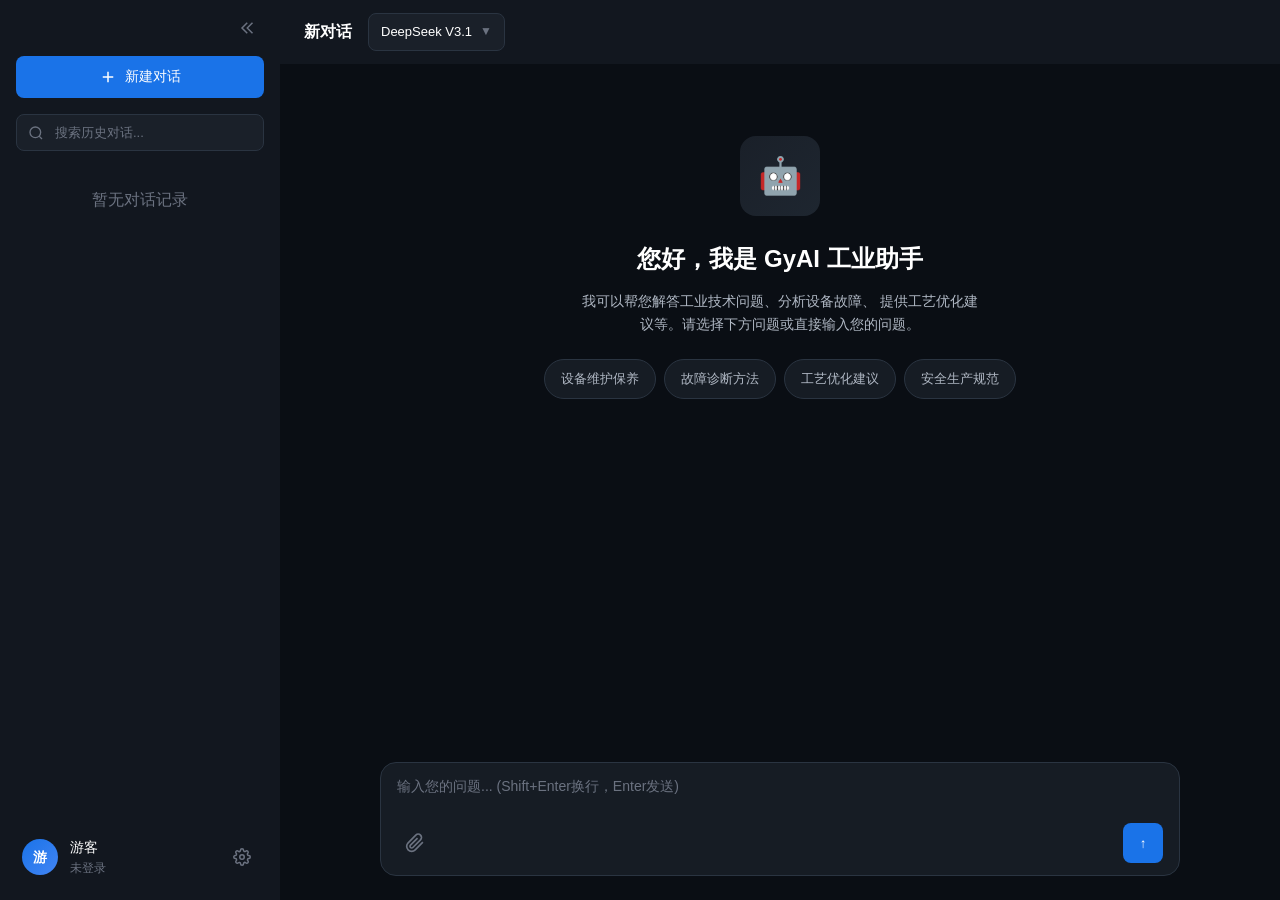
==== FrontEnd/html/chat.html @ 833acd91 "更新" ====
<!DOCTYPE html>
<html lang="zh-CN">
<head>
    <meta charset="UTF-8">
    <meta name="viewport" content="width=device-width, initial-scale=1.0">
    <meta name="description" content="GyAI 工业智能助手 - AI对话">
    <title>AI对话 - GyAI 工业智能助手</title>
    <link rel="stylesheet" href="../css/global.css">
    <link rel="stylesheet" href="../css/components/navbar.css">
    <link rel="stylesheet" href="../css/components/ai-chat.css">
</head>
<body>
    <div class="chat-page">
        <!-- 左侧边栏 -->
        <aside class="chat-sidebar" id="sidebar">
            <!-- 顶部控制区 -->
            <div class="sidebar-top-controls">
                <!-- 展开状态：收缩按钮在右上角 -->
                <button class="sidebar-collapse-btn" id="sidebarCollapseBtn" title="收起侧边栏">
                    <svg width="18" height="18" viewBox="0 0 24 24" fill="none" stroke="currentColor" stroke-width="2">
                        <path d="M11 19l-7-7 7-7"/>
                        <path d="M18 19l-7-7 7-7"/>
                    </svg>
                </button>
            </div>
            
            <!-- 新建对话区域 -->
            <div class="sidebar-header">
                <button class="new-chat-btn" id="newChatBtn">
                    <svg width="18" height="18" viewBox="0 0 24 24" fill="none" stroke="currentColor" stroke-width="2">
                        <line x1="12" y1="5" x2="12" y2="19"/>
                        <line x1="5" y1="12" x2="19" y2="12"/>
                    </svg>
                    <span>新建对话</span>
                </button>
            </div>
            
            <!-- 搜索区域 -->
            <div class="sidebar-search">
                <div class="search-input-wrapper">
                    <svg class="search-icon-svg" width="16" height="16" viewBox="0 0 24 24" fill="none" stroke="currentColor" stroke-width="2">
                        <circle cx="11" cy="11" r="8"/>
                        <path d="M21 21l-4.35-4.35"/>
                    </svg>
                    <input type="text" class="search-input" id="searchInput" placeholder="搜索历史对话...">
                </div>
            </div>
            
            <!-- 对话列表 -->
            <div class="sidebar-content">
                <div class="conversation-list" id="conversationList">
                </div>
            </div>
            
            <!-- 底部用户区域 -->
            <div class="sidebar-footer">
                <div class="sidebar-user" id="userMenu">
                    <div class="sidebar-avatar" id="userAvatar">U</div>
                    <div class="sidebar-user-info">
                        <div class="sidebar-username" id="userName">游客</div>
                        <div class="sidebar-user-plan" id="userPlan">未登录</div>
                    </div>
                    <div class="sidebar-footer-actions">
                        <button class="sidebar-action-btn" id="settingsBtn" title="设置">
                            <svg width="18" height="18" viewBox="0 0 24 24" fill="none" stroke="currentColor" stroke-width="2">
                                <circle cx="12" cy="12" r="3"/>
                                <path d="M19.4 15a1.65 1.65 0 0 0 .33 1.82l.06.06a2 2 0 0 1 0 2.83 2 2 0 0 1-2.83 0l-.06-.06a1.65 1.65 0 0 0-1.82-.33 1.65 1.65 0 0 0-1 1.51V21a2 2 0 0 1-2 2 2 2 0 0 1-2-2v-.09A1.65 1.65 0 0 0 9 19.4a1.65 1.65 0 0 0-1.82.33l-.06.06a2 2 0 0 1-2.83 0 2 2 0 0 1 0-2.83l.06-.06a1.65 1.65 0 0 0 .33-1.82 1.65 1.65 0 0 0-1.51-1H3a2 2 0 0 1-2-2 2 2 0 0 1 2-2h.09A1.65 1.65 0 0 0 4.6 9a1.65 1.65 0 0 0-.33-1.82l-.06-.06a2 2 0 0 1 0-2.83 2 2 0 0 1 2.83 0l.06.06a1.65 1.65 0 0 0 1.82.33H9a1.65 1.65 0 0 0 1-1.51V3a2 2 0 0 1 2-2 2 2 0 0 1 2 2v.09a1.65 1.65 0 0 0 1 1.51 1.65 1.65 0 0 0 1.82-.33l.06-.06a2 2 0 0 1 2.83 0 2 2 0 0 1 0 2.83l-.06.06a1.65 1.65 0 0 0-.33 1.82V9a1.65 1.65 0 0 0 1.51 1H21a2 2 0 0 1 2 2 2 2 0 0 1-2 2h-.09a1.65 1.65 0 0 0-1.51 1z"/>
                            </svg>
                        </button>
                        <button class="sidebar-action-btn logout" id="logoutBtn" title="退出登录" style="display: none;">
                            <svg width="18" height="18" viewBox="0 0 24 24" fill="none" stroke="currentColor" stroke-width="2">
                                <path d="M9 21H5a2 2 0 0 1-2-2V5a2 2 0 0 1 2-2h4"/>
                                <polyline points="16 17 21 12 16 7"/>
                                <line x1="21" y1="12" x2="9" y2="12"/>
                            </svg>
                        </button>
                    </div>
                </div>
            </div>
        </aside>

        <!-- 收起状态悬停图标组 - 放在侧边栏外面 -->
        <div class="sidebar-collapsed-icons" id="collapsedIcons">
            <button class="collapsed-icon-btn" id="collapsedToggleBtn" title="展开侧边栏">
                <svg width="18" height="18" viewBox="0 0 24 24" fill="none" stroke="currentColor" stroke-width="2">
                    <path d="M13 17l5-5-5-5"/>
                    <path d="M6 17l5-5-5-5"/>
                </svg>
            </button>
            <button class="collapsed-icon-btn primary" id="collapsedNewChatBtn" title="新建对话">
                <svg width="18" height="18" viewBox="0 0 24 24" fill="none" stroke="currentColor" stroke-width="2">
                    <line x1="12" y1="5" x2="12" y2="19"/>
                    <line x1="5" y1="12" x2="19" y2="12"/>
                </svg>
            </button>
            <button class="collapsed-icon-btn" id="collapsedSearchBtn" title="搜索">
                <svg width="18" height="18" viewBox="0 0 24 24" fill="none" stroke="currentColor" stroke-width="2">
                    <circle cx="11" cy="11" r="8"/>
                    <path d="M21 21l-4.35-4.35"/>
                </svg>
            </button>
            <button class="collapsed-icon-btn" id="collapsedUserBtn" title="用户">
                <svg width="18" height="18" viewBox="0 0 24 24" fill="none" stroke="currentColor" stroke-width="2">
                    <path d="M20 21v-2a4 4 0 0 0-4-4H8a4 4 0 0 0-4 4v2"/>
                    <circle cx="12" cy="7" r="4"/>
                </svg>
            </button>
        </div>

        <!-- 主内容区域 -->
        <main class="chat-main">
            <!-- 对话界面 -->
            <div class="chat-view" id="chatView">
                <!-- 头部 -->
                <header class="chat-header">
                    <div class="chat-header-left">
                        <button class="header-action" id="mobileMenuBtn" style="display: none;">
                            <span>☰</span>
                        </button>
                        <h1 class="chat-title" id="chatTitle">新对话</h1>
                        <div class="model-selector-wrapper" id="modelSelectorWrapper">
                            <div class="chat-model-selector" id="modelSelector">
                                <span class="model-selector-name" id="currentModelName">DeepSeek V3.1</span>
                                <span class="model-selector-arrow">▼</span>
                            </div>
                            <div class="model-dropdown" id="modelDropdown">
                                <div class="model-option selected" data-model="deepseek">
                                    <div class="model-option-icon">DS</div>
                                    <div class="model-option-info">
                                        <div class="model-option-name">DeepSeek V3.1</div>
                                        <div class="model-option-desc">擅长逻辑推理和代码生成</div>
                                    </div>
                                    <span class="model-option-check">✓</span>
                                </div>
                                <div class="model-option" data-model="kimi">
                                    <div class="model-option-icon">KM</div>
                                    <div class="model-option-info">
                                        <div class="model-option-name">Kimi K2</div>
                                        <div class="model-option-desc">擅长长文本理解和分析</div>
                                    </div>
                                    <span class="model-option-check">✓</span>
                                </div>
                                <div class="model-option" data-model="doubao_vision">
                                    <div class="model-option-icon">DB</div>
                                    <div class="model-option-info">
                                        <div class="model-option-name">豆包视觉</div>
                                        <div class="model-option-desc">支持图片理解和分析</div>
                                    </div>
                                    <span class="model-option-check">✓</span>
                                </div>
                            </div>
                        </div>
                    </div>
                    
                    <div class="chat-header-right">
                    </div>
                </header>

                <!-- 消息区域 -->
                <div class="chat-messages" id="chatMessages">
                    <div class="messages-container" id="messagesContainer">
                        <div class="empty-state" id="emptyState">
                            <div class="empty-icon">🤖</div>
                            <h2 class="empty-title">您好，我是 GyAI 工业助手</h2>
                            <p class="empty-desc">
                                我可以帮您解答工业技术问题、分析设备故障、
                                提供工艺优化建议等。请选择下方问题或直接输入您的问题。
                            </p>
                            <div class="empty-suggestions">
                                <button class="suggestion-chip" data-question="如何进行设备日常维护保养？">
                                    设备维护保养
                                </button>
                                <button class="suggestion-chip" data-question="常见的设备故障有哪些，如何诊断？">
                                    故障诊断方法
                                </button>
                                <button class="suggestion-chip" data-question="如何优化生产工艺流程？">
                                    工艺优化建议
                                </button>
                                <button class="suggestion-chip" data-question="安全生产有哪些注意事项？">
                                    安全生产规范
                                </button>
                            </div>
                        </div>
                    </div>
                </div>

                <!-- 输入区域 -->
                <div class="chat-input-area">
                    <div class="input-container">
                        <div class="uploaded-images" id="uploadedImages"></div>
                        <div id="uploadStatusContainer" class="upload-status-container"></div>
                        <div class="input-wrapper">
                            <div class="input-top">
                                <textarea 
                                    class="input-field" 
                                    id="messageInput" 
                                    placeholder="输入您的问题... (Shift+Enter换行，Enter发送)"
                                    rows="1"
                                ></textarea>
                            </div>
                            <div class="input-bottom">
                                <div class="input-tools">
                                    <div class="attachment-wrapper" id="attachmentWrapper">
                                        <button class="attachment-btn" id="attachmentBtn" title="添加附件">
                                            <svg width="20" height="20" viewBox="0 0 24 24" fill="none" stroke="currentColor" stroke-width="2">
                                                <path d="M21.44 11.05l-9.19 9.19a6 6 0 0 1-8.49-8.49l9.19-9.19a4 4 0 0 1 5.66 5.66l-9.2 9.19a2 2 0 0 1-2.83-2.83l8.49-8.48"/>
                                            </svg>
                                        </button>
                                        <div class="attachment-menu" id="attachmentMenu">
                                            <div class="attachment-menu-item" id="uploadImageOption">
                                                <svg width="18" height="18" viewBox="0 0 24 24" fill="none" stroke="currentColor" stroke-width="2">
                                                    <rect x="3" y="3" width="18" height="18" rx="2" ry="2"/>
                                                    <circle cx="8.5" cy="8.5" r="1.5"/>
                                                    <polyline points="21 15 16 10 5 21"/>
                                                </svg>
                                                <span>上传图片</span>
                                            </div>
                                            <div class="attachment-menu-item" id="uploadFileOption">
                                                <svg width="18" height="18" viewBox="0 0 24 24" fill="none" stroke="currentColor" stroke-width="2">
                                                    <path d="M14 2H6a2 2 0 0 0-2 2v16a2 2 0 0 0 2 2h12a2 2 0 0 0 2-2V8z"/>
                                                    <polyline points="14 2 14 8 20 8"/>
                                                    <line x1="16" y1="13" x2="8" y2="13"/>
                                                    <line x1="16" y1="17" x2="8" y2="17"/>
                                                </svg>
                                                <span>上传文件</span>
                                            </div>
                                        </div>
                                    </div>
                                    <input type="file" id="imageInput" accept="image/*" multiple hidden>
                                    <input type="file" id="fileInput" accept=".pdf,.doc,.docx,.txt,.md,.json,.csv,.xlsx,.xls" multiple hidden>
                                </div>
                                <div class="input-actions">
                                    <button class="stop-btn hidden" id="stopBtn" title="停止生成">
                                        <span>■</span>
                                    </button>
                                    <button class="send-btn" id="sendBtn" title="发送消息">
                                        <span>↑</span>
                                    </button>
                                </div>
                            </div>
                        </div>
                    </div>
                </div>
            </div>

            <!-- 设置界面 -->
            <div class="settings-view" id="settingsView">
                <div class="settings-view-header">
                    <button class="settings-back-btn" id="settingsBackBtn">
                        <svg width="20" height="20" viewBox="0 0 24 24" fill="none" stroke="currentColor" stroke-width="2">
                            <path d="M19 12H5"/>
                            <polyline points="12 19 5 12 12 5"/>
                        </svg>
                        <span>返回对话</span>
                    </button>
                    <h2 class="settings-view-title">设置</h2>
                </div>
                
                <div class="settings-view-content">
                    <div class="settings-section">
                        <h4 class="settings-section-title">对话设置</h4>
                        <div class="settings-item">
                            <div class="settings-item-info">
                                <span class="settings-item-name">自动保存对话</span>
                                <span class="settings-item-desc">自动保存对话历史到本地</span>
                            </div>
                            <label class="settings-toggle">
                                <input type="checkbox" id="autoSaveToggle" checked>
                                <span class="toggle-slider"></span>
                            </label>
                        </div>
                        <div class="settings-item">
                            <div class="settings-item-info">
                                <span class="settings-item-name">显示打字动画</span>
                                <span class="settings-item-desc">AI回复时显示打字效果</span>
                            </div>
                            <label class="settings-toggle">
                                <input type="checkbox" id="typingAnimationToggle" checked>
                                <span class="toggle-slider"></span>
                            </label>
                        </div>
                    </div>
                    
                    <div class="settings-section">
                        <h4 class="settings-section-title">显示设置</h4>
                        <div class="settings-item">
                            <div class="settings-item-info">
                                <span class="settings-item-name">深色模式</span>
                                <span class="settings-item-desc">使用深色主题</span>
                            </div>
                            <label class="settings-toggle">
                                <input type="checkbox" id="darkModeToggle">
                                <span class="toggle-slider"></span>
                            </label>
                        </div>
                    </div>
                    
                    <div class="settings-section">
                        <h4 class="settings-section-title">数据管理</h4>
                        <div class="settings-item">
                            <div class="settings-item-info">
                                <span class="settings-item-name">清空本地对话</span>
                                <span class="settings-item-desc">删除所有本地存储的对话记录</span>
                            </div>
                            <button class="settings-btn danger" id="clearLocalDataBtn">清空</button>
                        </div>
                    </div>
                    
                    <div class="settings-section">
                        <h4 class="settings-section-title">关于</h4>
                        <div class="settings-about">
                            <div class="settings-about-item">
                                <span>版本</span>
                                <span>1.0.0</span>
                            </div>
                            <div class="settings-about-item">
                                <span>服务</span>
                                <span>GyAI 工业智能助手</span>
                            </div>
                        </div>
                    </div>
                </div>
            </div>
        </main>
    </div>

    <!-- 认证模态框 -->
    <div class="modal-overlay" id="authModal">
        <div class="modal">
            <div class="modal-header">
                <h3 class="modal-title">登录 GyAI</h3>
                <button class="modal-close" id="closeModal">×</button>
            </div>
            <div class="modal-body">
                <div class="auth-tabs">
                    <div class="auth-tab active" data-tab="login">登录</div>
                    <div class="auth-tab" data-tab="register">注册</div>
                </div>
                
                <div class="auth-error" id="authError"></div>
                <div class="auth-success" id="authSuccess"></div>
                
                <form class="auth-form" id="loginForm">
                    <input type="text" class="auth-input" id="loginUsername" placeholder="用户名" required>
                    <input type="password" class="auth-input" id="loginPassword" placeholder="密码" required>
                    <div class="auth-options">
                        <label class="auth-remember">
                            <input type="checkbox" checked>
                            <span>记住我</span>
                        </label>
                    </div>
                    <button type="submit" class="btn btn-primary auth-btn">登录</button>
                </form>
                
                <form class="auth-form hidden" id="registerForm">
                    <input type="text" class="auth-input" id="registerUsername" placeholder="用户名（3-20个字符）" required>
                    <input type="email" class="auth-input" id="registerEmail" placeholder="邮箱（可选）">
                    <input type="password" class="auth-input" id="registerPassword" placeholder="密码（至少6个字符）" required>
                    <input type="password" class="auth-input" id="registerConfirmPassword" placeholder="确认密码" required>
                    <button type="submit" class="btn btn-primary auth-btn">注册</button>
                </form>
            </div>
        </div>
    </div>

    <script src="../js/utils/time.js"></script>
    <script src="../js/services/apiService.js"></script>
    <script src="../js/components/auth.js"></script>
    <script src="../js/components/chat.js"></script>
</body>
</html>
---- FrontEnd/css/global.css ----
/* GyAI 工业智能助手 - 全局样式 */

:root {
    --primary-color: #1a73e8;
    --primary-dark: #1557b0;
    --primary-light: #4285f4;
    --secondary-color: #34a853;
    --accent-color: #ea4335;
    --warning-color: #fbbc04;
    
    --bg-primary: #0a0e14;
    --bg-secondary: #12171f;
    --bg-tertiary: #1a2029;
    --bg-card: #161c24;
    --bg-hover: #1e2630;
    
    --text-primary: #ffffff;
    --text-secondary: #b0b8c4;
    --text-muted: #6b7280;
    --text-accent: #3b82f6;
    
    --border-color: #2a3441;
    --border-light: #374151;
    
    --shadow-sm: 0 1px 2px rgba(0, 0, 0, 0.3);
    --shadow-md: 0 4px 6px rgba(0, 0, 0, 0.4);
    --shadow-lg: 0 10px 15px rgba(0, 0, 0, 0.5);
    --shadow-xl: 0 20px 25px rgba(0, 0, 0, 0.6);
    
    --radius-sm: 4px;
    --radius-md: 8px;
    --radius-lg: 12px;
    --radius-xl: 16px;
    --radius-full: 9999px;
    
    --transition-fast: 0.15s ease;
    --transition-normal: 0.3s ease;
    --transition-slow: 0.5s ease;
    
    --font-sans: -apple-system, BlinkMacSystemFont, 'Segoe UI', Roboto, 'Helvetica Neue', Arial, sans-serif;
    --font-mono: 'SF Mono', 'Fira Code', 'Consolas', monospace;
    
    --header-height: 64px;
    --sidebar-width: 280px;
    --sidebar-collapsed: 60px;
}

* {
    margin: 0;
    padding: 0;
    box-sizing: border-box;
}

html {
    scroll-behavior: smooth;
    font-size: 16px;
}

body {
    font-family: var(--font-sans);
    background-color: var(--bg-primary);
    color: var(--text-primary);
    line-height: 1.6;
    overflow-x: hidden;
    -webkit-font-smoothing: antialiased;
    -moz-osx-font-smoothing: grayscale;
}

a {
    color: var(--text-accent);
    text-decoration: none;
    transition: color var(--transition-fast);
}

a:hover {
    color: var(--primary-light);
}

button {
    font-family: inherit;
    cursor: pointer;
    border: none;
    background: none;
    outline: none;
}

input, textarea, select {
    font-family: inherit;
    font-size: inherit;
    outline: none;
}

img {
    max-width: 100%;
    height: auto;
}

ul, ol {
    list-style: none;
}

::-webkit-scrollbar {
    width: 8px;
    height: 8px;
}

::-webkit-scrollbar-track {
    background: var(--bg-secondary);
}

::-webkit-scrollbar-thumb {
    background: var(--border-light);
    border-radius: var(--radius-full);
}

::-webkit-scrollbar-thumb:hover {
    background: var(--text-muted);
}

::selection {
    background: var(--primary-color);
    color: var(--text-primary);
}

.container {
    width: 100%;
    max-width: 1400px;
    margin: 0 auto;
    padding: 0 24px;
}

.btn {
    display: inline-flex;
    align-items: center;
    justify-content: center;
    gap: 8px;
    padding: 10px 20px;
    font-size: 14px;
    font-weight: 500;
    border-radius: var(--radius-md);
    transition: all var(--transition-normal);
    white-space: nowrap;
}

.btn-primary {
    background: linear-gradient(135deg, var(--primary-color), var(--primary-dark));
    color: var(--text-primary);
    box-shadow: var(--shadow-md);
}

.btn-primary:hover {
    background: linear-gradient(135deg, var(--primary-light), var(--primary-color));
    transform: translateY(-2px);
    box-shadow: var(--shadow-lg);
}

.btn-secondary {
    background: var(--bg-tertiary);
    color: var(--text-primary);
    border: 1px solid var(--border-color);
}

.btn-secondary:hover {
    background: var(--bg-hover);
    border-color: var(--border-light);
}

.btn-outline {
    background: transparent;
    color: var(--text-primary);
    border: 1px solid var(--border-color);
}

.btn-outline:hover {
    background: var(--bg-tertiary);
    border-color: var(--primary-color);
}

.btn-lg {
    padding: 14px 28px;
    font-size: 16px;
}

.btn-sm {
    padding: 6px 12px;
    font-size: 12px;
}

.btn-icon {
    width: 40px;
    height: 40px;
    padding: 0;
    border-radius: var(--radius-md);
}

.btn-icon-sm {
    width: 32px;
    height: 32px;
}

.card {
    background: var(--bg-card);
    border: 1px solid var(--border-color);
    border-radius: var(--radius-lg);
    padding: 24px;
    transition: all var(--transition-normal);
}

.card:hover {
    border-color: var(--border-light);
    box-shadow: var(--shadow-lg);
}

.input-group {
    position: relative;
    margin-bottom: 16px;
}

.input-group label {
    display: block;
    margin-bottom: 6px;
    font-size: 14px;
    color: var(--text-secondary);
}

.input-group input,
.input-group textarea {
    width: 100%;
    padding: 12px 16px;
    background: var(--bg-tertiary);
    border: 1px solid var(--border-color);
    border-radius: var(--radius-md);
    color: var(--text-primary);
    transition: all var(--transition-fast);
}

.input-group input:focus,
.input-group textarea:focus {
    border-color: var(--primary-color);
    box-shadow: 0 0 0 3px rgba(26, 115, 232, 0.2);
}

.input-group input::placeholder,
.input-group textarea::placeholder {
    color: var(--text-muted);
}

.badge {
    display: inline-flex;
    align-items: center;
    padding: 4px 10px;
    font-size: 12px;
    font-weight: 500;
    border-radius: var(--radius-full);
    background: var(--bg-tertiary);
    color: var(--text-secondary);
}

.badge-primary {
    background: rgba(26, 115, 232, 0.15);
    color: var(--primary-light);
}

.badge-success {
    background: rgba(52, 168, 83, 0.15);
    color: var(--secondary-color);
}

.tooltip {
    position: relative;
}

.tooltip::after {
    content: attr(data-tooltip);
    position: absolute;
    bottom: 100%;
    left: 50%;
    transform: translateX(-50%) translateY(-8px);
    padding: 8px 12px;
    background: var(--bg-tertiary);
    color: var(--text-primary);
    font-size: 12px;
    border-radius: var(--radius-md);
    white-space: nowrap;
    opacity: 0;
    visibility: hidden;
    transition: all var(--transition-fast);
    z-index: 1000;
    box-shadow: var(--shadow-lg);
}

.tooltip:hover::after {
    opacity: 1;
    visibility: visible;
    transform: translateX(-50%) translateY(-4px);
}

.loading-spinner {
    width: 24px;
    height: 24px;
    border: 2px solid var(--border-color);
    border-top-color: var(--primary-color);
    border-radius: 50%;
    animation: spin 0.8s linear infinite;
}

@keyframes spin {
    to {
        transform: rotate(360deg);
    }
}

@keyframes fadeIn {
    from {
        opacity: 0;
    }
    to {
        opacity: 1;
    }
}

@keyframes fadeInUp {
    from {
        opacity: 0;
        transform: translateY(20px);
    }
    to {
        opacity: 1;
        transform: translateY(0);
    }
}

@keyframes fadeInDown {
    from {
        opacity: 0;
        transform: translateY(-20px);
    }
    to {
        opacity: 1;
        transform: translateY(0);
    }
}

@keyframes slideInLeft {
    from {
        opacity: 0;
        transform: translateX(-30px);
    }
    to {
        opacity: 1;
        transform: translateX(0);
    }
}

@keyframes slideInRight {
    from {
        opacity: 0;
        transform: translateX(30px);
    }
    to {
        opacity: 1;
        transform: translateX(0);
    }
}

@keyframes pulse {
    0%, 100% {
        opacity: 1;
    }
    50% {
        opacity: 0.5;
    }
}

@keyframes float {
    0%, 100% {
        transform: translateY(0);
    }
    50% {
        transform: translateY(-10px);
    }
}

@keyframes glow {
    0%, 100% {
        box-shadow: 0 0 5px var(--primary-color);
    }
    50% {
        box-shadow: 0 0 20px var(--primary-color), 0 0 30px var(--primary-color);
    }
}

.animate-fadeIn {
    animation: fadeIn 0.5s ease forwards;
}

.animate-fadeInUp {
    animation: fadeInUp 0.6s ease forwards;
}

.animate-fadeInDown {
    animation: fadeInDown 0.6s ease forwards;
}

.animate-slideInLeft {
    animation: slideInLeft 0.5s ease forwards;
}

.animate-slideInRight {
    animation: slideInRight 0.5s ease forwards;
}

.animate-pulse {
    animation: pulse 2s ease-in-out infinite;
}

.animate-float {
    animation: float 3s ease-in-out infinite;
}

.animate-glow {
    animation: glow 2s ease-in-out infinite;
}

.hidden {
    display: none !important;
}

.visually-hidden {
    position: absolute;
    width: 1px;
    height: 1px;
    padding: 0;
    margin: -1px;
    overflow: hidden;
    clip: rect(0, 0, 0, 0);
    white-space: nowrap;
    border: 0;
}

.text-center {
    text-align: center;
}

.text-left {
    text-align: left;
}

.text-right {
    text-align: right;
}

.flex {
    display: flex;
}

.flex-col {
    flex-direction: column;
}

.items-center {
    align-items: center;
}

.justify-center {
    justify-content: center;
}

.justify-between {
    justify-content: space-between;
}

.gap-1 { gap: 4px; }
.gap-2 { gap: 8px; }
.gap-3 { gap: 12px; }
.gap-4 { gap: 16px; }
.gap-6 { gap: 24px; }

.mt-1 { margin-top: 4px; }
.mt-2 { margin-top: 8px; }
.mt-3 { margin-top: 12px; }
.mt-4 { margin-top: 16px; }
.mt-6 { margin-top: 24px; }

.mb-1 { margin-bottom: 4px; }
.mb-2 { margin-bottom: 8px; }
.mb-3 { margin-bottom: 12px; }
.mb-4 { margin-bottom: 16px; }
.mb-6 { margin-bottom: 24px; }

.p-1 { padding: 4px; }
.p-2 { padding: 8px; }
.p-3 { padding: 12px; }
.p-4 { padding: 16px; }
.p-6 { padding: 24px; }

.w-full {
    width: 100%;
}

.h-full {
    height: 100%;
}

@media (max-width: 768px) {
    .container {
        padding: 0 16px;
    }
    
    .btn-lg {
        padding: 12px 24px;
        font-size: 14px;
    }
}
---- FrontEnd/css/components/navbar.css ----
/* 导航栏和模态框样式 */

.navbar {
    position: fixed;
    top: 0;
    left: 0;
    right: 0;
    height: var(--header-height);
    background: rgba(10, 14, 20, 0.9);
    backdrop-filter: blur(20px);
    border-bottom: 1px solid var(--border-color);
    z-index: 1000;
    display: flex;
    align-items: center;
    padding: 0 24px;
}

.navbar-content {
    display: flex;
    align-items: center;
    justify-content: space-between;
    width: 100%;
    max-width: 1400px;
    margin: 0 auto;
}

.navbar-left {
    display: flex;
    align-items: center;
    gap: 24px;
}

.navbar-brand {
    display: flex;
    align-items: center;
    gap: 10px;
    color: var(--text-primary);
    font-weight: 600;
    font-size: 18px;
}

.navbar-brand-icon {
    width: 32px;
    height: 32px;
    background: linear-gradient(135deg, var(--primary-color), var(--primary-dark));
    border-radius: var(--radius-md);
    display: flex;
    align-items: center;
    justify-content: center;
}

.navbar-menu {
    display: flex;
    align-items: center;
    gap: 8px;
}

.navbar-item {
    display: flex;
    align-items: center;
    gap: 8px;
    padding: 8px 16px;
    color: var(--text-secondary);
    font-size: 14px;
    border-radius: var(--radius-md);
    transition: all var(--transition-fast);
    cursor: pointer;
}

.navbar-item:hover {
    color: var(--text-primary);
    background: var(--bg-tertiary);
}

.navbar-item.active {
    color: var(--primary-light);
    background: rgba(26, 115, 232, 0.1);
}

.navbar-right {
    display: flex;
    align-items: center;
    gap: 12px;
}

.navbar-user {
    display: flex;
    align-items: center;
    gap: 12px;
    padding: 6px 12px 6px 6px;
    background: var(--bg-tertiary);
    border-radius: var(--radius-full);
    cursor: pointer;
    transition: all var(--transition-fast);
}

.navbar-user:hover {
    background: var(--bg-hover);
}

.navbar-avatar {
    width: 32px;
    height: 32px;
    background: linear-gradient(135deg, var(--primary-color), var(--primary-light));
    border-radius: 50%;
    display: flex;
    align-items: center;
    justify-content: center;
    font-size: 14px;
    font-weight: 600;
}

.navbar-username {
    font-size: 14px;
    color: var(--text-primary);
}

.modal-overlay {
    position: fixed;
    top: 0;
    left: 0;
    right: 0;
    bottom: 0;
    background: rgba(0, 0, 0, 0.7);
    backdrop-filter: blur(4px);
    z-index: 2000;
    display: flex;
    align-items: center;
    justify-content: center;
    opacity: 0;
    visibility: hidden;
    transition: all var(--transition-normal);
}

.modal-overlay.active {
    opacity: 1;
    visibility: visible;
}

.modal {
    background: var(--bg-card);
    border: 1px solid var(--border-color);
    border-radius: var(--radius-xl);
    width: 100%;
    max-width: 420px;
    max-height: 90vh;
    overflow: hidden;
    transform: scale(0.9) translateY(20px);
    transition: transform var(--transition-normal);
}

.modal-overlay.active .modal {
    transform: scale(1) translateY(0);
}

.modal-header {
    display: flex;
    align-items: center;
    justify-content: space-between;
    padding: 24px 24px 0;
}

.modal-title {
    font-size: 20px;
    font-weight: 600;
}

.modal-close {
    width: 36px;
    height: 36px;
    display: flex;
    align-items: center;
    justify-content: center;
    border-radius: var(--radius-md);
    color: var(--text-muted);
    transition: all var(--transition-fast);
}

.modal-close:hover {
    background: var(--bg-tertiary);
    color: var(--text-primary);
}

.modal-body {
    padding: 24px;
}

.modal-footer {
    padding: 0 24px 24px;
    display: flex;
    flex-direction: column;
    gap: 12px;
}

.auth-tabs {
    display: flex;
    background: var(--bg-tertiary);
    border-radius: var(--radius-md);
    padding: 4px;
    margin-bottom: 24px;
}

.auth-tab {
    flex: 1;
    padding: 10px;
    text-align: center;
    font-size: 14px;
    font-weight: 500;
    color: var(--text-muted);
    border-radius: var(--radius-sm);
    transition: all var(--transition-fast);
    cursor: pointer;
}

.auth-tab.active {
    background: var(--primary-color);
    color: var(--text-primary);
}

.auth-form {
    display: flex;
    flex-direction: column;
    gap: 16px;
}

.auth-input {
    width: 100%;
    padding: 14px 16px;
    background: var(--bg-tertiary);
    border: 1px solid var(--border-color);
    border-radius: var(--radius-md);
    color: var(--text-primary);
    font-size: 14px;
    transition: all var(--transition-fast);
}

.auth-input:focus {
    border-color: var(--primary-color);
    box-shadow: 0 0 0 3px rgba(26, 115, 232, 0.15);
}

.auth-input::placeholder {
    color: var(--text-muted);
}

.auth-options {
    display: flex;
    align-items: center;
    justify-content: space-between;
    font-size: 13px;
}

.auth-remember {
    display: flex;
    align-items: center;
    gap: 8px;
    color: var(--text-secondary);
    cursor: pointer;
}

.auth-remember input {
    width: 16px;
    height: 16px;
    accent-color: var(--primary-color);
}

.auth-forgot {
    color: var(--primary-light);
}

.auth-forgot:hover {
    text-decoration: underline;
}

.auth-btn {
    width: 100%;
    padding: 14px;
    font-size: 15px;
    font-weight: 500;
}

.auth-divider {
    display: flex;
    align-items: center;
    gap: 16px;
    margin: 8px 0;
}

.auth-divider::before,
.auth-divider::after {
    content: '';
    flex: 1;
    height: 1px;
    background: var(--border-color);
}

.auth-divider span {
    font-size: 12px;
    color: var(--text-muted);
}

.guest-btn {
    width: 100%;
    padding: 14px;
    background: var(--bg-tertiary);
    border: 1px solid var(--border-color);
    border-radius: var(--radius-md);
    color: var(--text-primary);
    font-size: 14px;
    font-weight: 500;
    transition: all var(--transition-fast);
}

.guest-btn:hover {
    background: var(--bg-hover);
    border-color: var(--border-light);
}

.auth-error {
    padding: 12px;
    background: rgba(234, 67, 53, 0.1);
    border: 1px solid rgba(234, 67, 53, 0.3);
    border-radius: var(--radius-md);
    color: #f87171;
    font-size: 13px;
    display: none;
}

.auth-error.show {
    display: block;
}

.auth-success {
    padding: 12px;
    background: rgba(52, 168, 83, 0.1);
    border: 1px solid rgba(52, 168, 83, 0.3);
    border-radius: var(--radius-md);
    color: #4ade80;
    font-size: 13px;
    display: none;
}

.auth-success.show {
    display: block;
}

.dropdown {
    position: relative;
}

.dropdown-menu {
    position: absolute;
    top: 100%;
    right: 0;
    min-width: 200px;
    background: var(--bg-card);
    border: 1px solid var(--border-color);
    border-radius: var(--radius-lg);
    padding: 8px;
    margin-top: 8px;
    box-shadow: var(--shadow-xl);
    opacity: 0;
    visibility: hidden;
    transform: translateY(-10px);
    transition: all var(--transition-fast);
    z-index: 100;
}

.dropdown.active .dropdown-menu {
    opacity: 1;
    visibility: visible;
    transform: translateY(0);
}

.dropdown-item {
    display: flex;
    align-items: center;
    gap: 12px;
    padding: 10px 12px;
    color: var(--text-secondary);
    font-size: 14px;
    border-radius: var(--radius-md);
    transition: all var(--transition-fast);
    cursor: pointer;
}

.dropdown-item:hover {
    background: var(--bg-tertiary);
    color: var(--text-primary);
}

.dropdown-divider {
    height: 1px;
    background: var(--border-color);
    margin: 8px 0;
}

.dropdown-item.danger {
    color: #f87171;
}

.dropdown-item.danger:hover {
    background: rgba(234, 67, 53, 0.1);
}

@media (max-width: 768px) {
    .navbar-menu {
        display: none;
    }
    
    .modal {
        max-width: calc(100% - 32px);
        margin: 16px;
    }
}
---- FrontEnd/css/components/ai-chat.css ----
/* AI对话页面样式 - 无界风格 */

.chat-page {
    display: flex;
    height: 100vh;
    background: var(--bg-primary);
    overflow: hidden;
}

/* 侧边栏基础样式 */
.chat-sidebar {
    width: var(--sidebar-width);
    background: var(--bg-secondary);
    display: flex;
    flex-direction: column;
    transition: all 0.3s cubic-bezier(0.4, 0, 0.2, 1);
    position: relative;
    z-index: 100;
    flex-shrink: 0;
}

/* 收起状态的侧边栏 */
.chat-sidebar.collapsed {
    width: 0;
    overflow: hidden;
}

/* 顶部控制区 */
.sidebar-top-controls {
    display: flex;
    justify-content: flex-end;
    padding: 12px 16px;
    min-height: 48px;
}

.chat-sidebar.collapsed .sidebar-top-controls {
    display: none;
}

.sidebar-collapse-btn {
    width: 32px;
    height: 32px;
    display: flex;
    align-items: center;
    justify-content: center;
    border-radius: var(--radius-md);
    color: var(--text-muted);
    transition: all var(--transition-fast);
}

.sidebar-collapse-btn:hover {
    background: var(--bg-tertiary);
    color: var(--text-primary);
}

/* 新建对话区域 */
.sidebar-header {
    padding: 0 16px 16px;
}

.chat-sidebar.collapsed .sidebar-header {
    display: none;
}

.new-chat-btn {
    width: 100%;
    display: flex;
    align-items: center;
    justify-content: center;
    gap: 8px;
    padding: 12px;
    background: var(--primary-color);
    color: var(--text-primary);
    border-radius: var(--radius-md);
    font-size: 14px;
    font-weight: 500;
    transition: all var(--transition-fast);
}

.new-chat-btn:hover {
    background: var(--primary-dark);
    transform: translateY(-1px);
    box-shadow: var(--shadow-md);
}

/* 搜索框 */
.sidebar-search {
    padding: 0 16px 12px;
}

.chat-sidebar.collapsed .sidebar-search {
    display: none;
}

.search-input-wrapper {
    position: relative;
}

.search-icon-svg {
    position: absolute;
    left: 12px;
    top: 50%;
    transform: translateY(-50%);
    color: var(--text-muted);
}

.search-input {
    width: 100%;
    padding: 10px 12px 10px 38px;
    background: var(--bg-tertiary);
    border: 1px solid var(--border-color);
    border-radius: var(--radius-md);
    color: var(--text-primary);
    font-size: 13px;
    transition: all var(--transition-fast);
}

.search-input:focus {
    border-color: var(--primary-color);
    outline: none;
    box-shadow: 0 0 0 2px rgba(26, 115, 232, 0.15);
}

.search-input::placeholder {
    color: var(--text-muted);
}

/* 对话列表区域 */
.sidebar-content {
    flex: 1;
    overflow-y: auto;
    padding: 0 12px;
}

.chat-sidebar.collapsed .sidebar-content {
    display: none;
}

.conversation-list {
    display: flex;
    flex-direction: column;
    gap: 4px;
}

.conversation-item {
    display: flex;
    align-items: center;
    gap: 12px;
    padding: 12px;
    border-radius: var(--radius-md);
    cursor: pointer;
    transition: all var(--transition-fast);
    position: relative;
}

.conversation-item:hover {
    background: var(--bg-tertiary);
}

.conversation-item.active {
    background: var(--bg-hover);
}

.conversation-icon {
    width: 32px;
    height: 32px;
    background: var(--bg-tertiary);
    border-radius: var(--radius-sm);
    display: flex;
    align-items: center;
    justify-content: center;
    font-size: 14px;
    flex-shrink: 0;
}

.conversation-info {
    flex: 1;
    min-width: 0;
}

.conversation-title {
    font-size: 14px;
    font-weight: 500;
    white-space: nowrap;
    overflow: hidden;
    text-overflow: ellipsis;
}

.conversation-time {
    font-size: 12px;
    color: var(--text-muted);
    margin-top: 2px;
}

.conversation-actions {
    display: none;
    gap: 4px;
}

.conversation-item:hover .conversation-actions {
    display: flex;
}

.conversation-action {
    width: 28px;
    height: 28px;
    display: flex;
    align-items: center;
    justify-content: center;
    border-radius: var(--radius-sm);
    color: var(--text-muted);
    transition: all var(--transition-fast);
}

.conversation-action:hover {
    background: var(--bg-hover);
    color: var(--text-primary);
}

/* 底部用户区域 */
.sidebar-footer {
    padding: 12px;
}

.chat-sidebar.collapsed .sidebar-footer {
    display: none;
}

.sidebar-user {
    display: flex;
    align-items: center;
    gap: 12px;
    padding: 10px;
    border-radius: var(--radius-md);
    cursor: pointer;
    transition: all var(--transition-fast);
}

.sidebar-user:hover {
    background: var(--bg-tertiary);
}

.sidebar-avatar {
    width: 36px;
    height: 36px;
    background: linear-gradient(135deg, var(--primary-color), var(--primary-light));
    border-radius: 50%;
    display: flex;
    align-items: center;
    justify-content: center;
    font-size: 14px;
    font-weight: 600;
    flex-shrink: 0;
}

.sidebar-user-info {
    flex: 1;
    min-width: 0;
}

.sidebar-username {
    font-size: 14px;
    font-weight: 500;
    white-space: nowrap;
    overflow: hidden;
    text-overflow: ellipsis;
}

.sidebar-user-plan {
    font-size: 12px;
    color: var(--text-muted);
}

.sidebar-footer-actions {
    display: flex;
    align-items: center;
    gap: 4px;
    margin-left: auto;
}

.sidebar-action-btn {
    width: 32px;
    height: 32px;
    display: flex;
    align-items: center;
    justify-content: center;
    border-radius: var(--radius-sm);
    color: var(--text-muted);
    transition: all var(--transition-fast);
}

.sidebar-action-btn:hover {
    background: var(--bg-hover);
    color: var(--text-primary);
}

.sidebar-action-btn.logout:hover {
    color: var(--accent-color);
}

.sidebar-logout-btn {
    width: 32px;
    height: 32px;
    display: flex;
    align-items: center;
    justify-content: center;
    border-radius: var(--radius-sm);
    color: var(--text-muted);
    transition: all var(--transition-fast);
}

.sidebar-logout-btn:hover {
    background: var(--bg-hover);
    color: var(--accent-color);
}

/* 收起状态悬停图标组 */
.sidebar-collapsed-icons {
    display: none;
    position: fixed;
    left: 8px;
    top: 50%;
    transform: translateY(-50%);
    flex-direction: column;
    gap: 8px;
    z-index: 90;
}

.sidebar-collapsed-icons.active {
    display: flex;
}

.collapsed-icon-btn {
    width: 44px;
    height: 44px;
    display: flex;
    align-items: center;
    justify-content: center;
    background: var(--bg-secondary);
    border-radius: var(--radius-md);
    color: var(--text-secondary);
    transition: all var(--transition-fast);
    box-shadow: var(--shadow-md);
}

.collapsed-icon-btn:hover {
    background: var(--bg-tertiary);
    color: var(--text-primary);
    transform: scale(1.05);
}

.collapsed-icon-btn.primary {
    background: var(--primary-color);
    color: var(--text-primary);
}

.collapsed-icon-btn.primary:hover {
    background: var(--primary-dark);
}

/* 主内容区域 */
.chat-main {
    flex: 1;
    display: flex;
    flex-direction: column;
    min-width: 0;
    position: relative;
    overflow: hidden;
}

/* 对话视图 */
.chat-view {
    flex: 1;
    display: flex;
    flex-direction: column;
    transition: all 0.4s cubic-bezier(0.4, 0, 0.2, 1);
    transform: translateX(0);
    opacity: 1;
}

.chat-view.hidden {
    transform: translateX(-100%);
    opacity: 0;
    position: absolute;
    top: 0;
    left: 0;
    right: 0;
    bottom: 0;
    pointer-events: none;
}

/* 设置视图 */
.settings-view {
    position: absolute;
    top: 0;
    left: 0;
    right: 0;
    bottom: 0;
    background: var(--bg-primary);
    display: flex;
    flex-direction: column;
    transition: all 0.4s cubic-bezier(0.4, 0, 0.2, 1);
    transform: translateX(100%);
    opacity: 0;
    pointer-events: none;
}

.settings-view.active {
    transform: translateX(0);
    opacity: 1;
    pointer-events: auto;
}

.settings-view-header {
    display: flex;
    align-items: center;
    gap: 16px;
    padding: 16px 24px;
    background: var(--bg-secondary);
    border-bottom: 1px solid var(--border-color);
}

.settings-back-btn {
    display: flex;
    align-items: center;
    gap: 8px;
    padding: 8px 16px;
    background: var(--bg-tertiary);
    border-radius: var(--radius-md);
    color: var(--text-secondary);
    font-size: 14px;
    transition: all var(--transition-fast);
}

.settings-back-btn:hover {
    background: var(--bg-hover);
    color: var(--text-primary);
}

.settings-view-title {
    font-size: 18px;
    font-weight: 600;
}

.settings-view-content {
    flex: 1;
    overflow-y: auto;
    padding: 24px;
    max-width: 800px;
    margin: 0 auto;
    width: 100%;
}

/* 头部 */
.chat-header {
    height: var(--header-height);
    background: var(--bg-secondary);
    display: flex;
    align-items: center;
    justify-content: space-between;
    padding: 0 24px;
}

.chat-header-left {
    display: flex;
    align-items: center;
    gap: 16px;
}

.chat-title {
    font-size: 16px;
    font-weight: 600;
}

.chat-model-selector {
    display: flex;
    align-items: center;
    gap: 8px;
    padding: 8px 12px;
    background: var(--bg-tertiary);
    border: 1px solid var(--border-color);
    border-radius: var(--radius-md);
    cursor: pointer;
    transition: all var(--transition-fast);
}

.chat-model-selector:hover {
    border-color: var(--border-light);
}

.model-selector-name {
    font-size: 13px;
    font-weight: 500;
}

.model-selector-arrow {
    font-size: 12px;
    color: var(--text-muted);
}

.chat-header-right {
    display: flex;
    align-items: center;
    gap: 8px;
}

.header-action {
    width: 36px;
    height: 36px;
    display: flex;
    align-items: center;
    justify-content: center;
    border-radius: var(--radius-md);
    color: var(--text-secondary);
    transition: all var(--transition-fast);
    position: relative;
}

.header-action:hover {
    background: var(--bg-tertiary);
    color: var(--text-primary);
}

/* 消息区域 */
.chat-messages {
    flex: 1;
    overflow-y: auto;
    padding: 24px;
}

.messages-container {
    max-width: 800px;
    margin: 0 auto;
}

.message {
    display: flex;
    gap: 16px;
    margin-bottom: 24px;
    animation: fadeInUp 0.3s ease forwards;
}

.message.user {
    flex-direction: row-reverse;
}

.message-avatar {
    width: 36px;
    height: 36px;
    border-radius: 50%;
    display: flex;
    align-items: center;
    justify-content: center;
    font-size: 14px;
    flex-shrink: 0;
}

.message.assistant .message-avatar {
    background: linear-gradient(135deg, var(--primary-color), var(--primary-light));
}

.message.user .message-avatar {
    background: var(--bg-tertiary);
}

.message-content {
    flex: 1;
    min-width: 0;
}

.message.user .message-content {
    display: flex;
    flex-direction: column;
    align-items: flex-end;
}

.message-bubble {
    max-width: 80%;
    padding: 14px 18px;
    border-radius: var(--radius-lg);
    font-size: 14px;
    line-height: 1.8;
}

.message.assistant .message-bubble {
    background: var(--bg-card);
    border: 1px solid var(--border-color);
}

.message.user .message-bubble {
    background: var(--primary-color);
    color: var(--text-primary);
}

/* Markdown 样式 */
.message-bubble .md-paragraph {
    margin-bottom: 12px;
}

.message-bubble .md-paragraph:last-child {
    margin-bottom: 0;
}

.message-bubble .md-h1,
.message-bubble .md-h2,
.message-bubble .md-h3 {
    font-weight: 600;
    margin: 16px 0 8px;
    color: var(--text-primary);
}

.message-bubble .md-h1 {
    font-size: 18px;
}

.message-bubble .md-h2 {
    font-size: 16px;
}

.message-bubble .md-h3 {
    font-size: 15px;
}

.message-bubble .md-li {
    margin-left: 20px;
    margin-bottom: 4px;
    position: relative;
}

.message-bubble .md-li::before {
    content: '•';
    position: absolute;
    left: -15px;
    color: var(--text-muted);
}

.message-bubble .inline-code {
    background: var(--bg-tertiary);
    padding: 2px 6px;
    border-radius: 4px;
    font-family: var(--font-mono);
    font-size: 13px;
    color: var(--primary-light);
}

.message-bubble .code-block {
    background: var(--bg-tertiary);
    border-radius: var(--radius-md);
    padding: 16px;
    margin: 12px 0;
    overflow-x: auto;
}

.message-bubble .code-block code {
    font-family: var(--font-mono);
    font-size: 13px;
    line-height: 1.6;
    white-space: pre;
}

.message-images {
    display: flex;
    flex-wrap: wrap;
    gap: 8px;
    margin-bottom: 8px;
}

.message-image {
    max-width: 200px;
    max-height: 200px;
    border-radius: var(--radius-md);
    cursor: pointer;
    transition: transform var(--transition-fast);
}

.message-image:hover {
    transform: scale(1.02);
}

.message-time {
    font-size: 11px;
    color: var(--text-muted);
    margin-top: 6px;
}

.message-actions {
    display: flex;
    gap: 8px;
    margin-top: 8px;
    opacity: 0;
    transition: opacity var(--transition-fast);
}

.message:hover .message-actions {
    opacity: 1;
}

.message-action {
    width: 28px;
    height: 28px;
    display: flex;
    align-items: center;
    justify-content: center;
    border-radius: var(--radius-sm);
    color: var(--text-muted);
    font-size: 12px;
    transition: all var(--transition-fast);
}

.message-action:hover {
    background: var(--bg-tertiary);
    color: var(--text-primary);
}

.typing-indicator {
    display: flex;
    align-items: center;
    gap: 4px;
    padding: 14px 18px;
    background: var(--bg-card);
    border: 1px solid var(--border-color);
    border-radius: var(--radius-lg);
    width: fit-content;
}

.typing-dot {
    width: 8px;
    height: 8px;
    background: var(--text-muted);
    border-radius: 50%;
    animation: typingBounce 1.4s ease-in-out infinite;
}

.typing-dot:nth-child(2) {
    animation-delay: 0.2s;
}

.typing-dot:nth-child(3) {
    animation-delay: 0.4s;
}

@keyframes typingBounce {
    0%, 60%, 100% {
        transform: translateY(0);
    }
    30% {
        transform: translateY(-6px);
    }
}

/* 输入区域 */
.chat-input-area {
    padding: 16px 24px 24px;
    background: var(--bg-primary);
}

.input-container {
    max-width: 800px;
    margin: 0 auto;
}

.input-wrapper {
    background: var(--bg-card);
    border: 1px solid var(--border-color);
    border-radius: var(--radius-xl);
    padding: 12px 16px;
    transition: all var(--transition-fast);
}

.input-wrapper:focus-within {
    border-color: var(--primary-color);
    box-shadow: 0 0 0 3px rgba(26, 115, 232, 0.15);
}

.input-top {
    display: flex;
    align-items: flex-end;
    gap: 12px;
}

.input-field {
    flex: 1;
    min-height: 24px;
    max-height: 200px;
    background: transparent;
    border: none;
    color: var(--text-primary);
    font-size: 14px;
    line-height: 1.6;
    resize: none;
    outline: none;
}

.input-field::placeholder {
    color: var(--text-muted);
}

.input-bottom {
    display: flex;
    align-items: center;
    justify-content: space-between;
    margin-top: 12px;
    padding-top: 12px;
}

.input-tools {
    display: flex;
    align-items: center;
    gap: 4px;
}

.input-actions {
    display: flex;
    align-items: center;
    gap: 8px;
}

.send-btn {
    width: 40px;
    height: 40px;
    background: var(--primary-color);
    border-radius: var(--radius-md);
    display: flex;
    align-items: center;
    justify-content: center;
    color: var(--text-primary);
    transition: all var(--transition-fast);
}

.send-btn:hover {
    background: var(--primary-dark);
    transform: scale(1.05);
}

.send-btn:disabled {
    background: var(--bg-tertiary);
    color: var(--text-muted);
    cursor: not-allowed;
    transform: none;
}

.stop-btn {
    width: 40px;
    height: 40px;
    background: var(--accent-color);
    border-radius: var(--radius-md);
    display: flex;
    align-items: center;
    justify-content: center;
    color: var(--text-primary);
    transition: all var(--transition-fast);
}

.stop-btn:hover {
    background: #dc2626;
}

.uploaded-images {
    display: flex;
    flex-wrap: wrap;
    gap: 8px;
    margin-bottom: 12px;
}

.uploaded-image {
    position: relative;
    width: 80px;
    height: 80px;
    border-radius: var(--radius-md);
    overflow: hidden;
}

.uploaded-image img {
    width: 100%;
    height: 100%;
    object-fit: cover;
}

.uploaded-image-remove {
    position: absolute;
    top: 4px;
    right: 4px;
    width: 20px;
    height: 20px;
    background: rgba(0, 0, 0, 0.6);
    border-radius: 50%;
    display: flex;
    align-items: center;
    justify-content: center;
    color: white;
    font-size: 12px;
    cursor: pointer;
    transition: all var(--transition-fast);
}

.uploaded-image-remove:hover {
    background: var(--accent-color);
}

.empty-state {
    display: flex;
    flex-direction: column;
    align-items: center;
    justify-content: center;
    height: 100%;
    padding: 48px;
    text-align: center;
}

.empty-icon {
    width: 80px;
    height: 80px;
    background: linear-gradient(135deg, var(--bg-tertiary), var(--bg-hover));
    border-radius: var(--radius-xl);
    display: flex;
    align-items: center;
    justify-content: center;
    font-size: 36px;
    margin-bottom: 24px;
}

.empty-title {
    font-size: 24px;
    font-weight: 600;
    margin-bottom: 12px;
}

.empty-desc {
    font-size: 14px;
    color: var(--text-secondary);
    max-width: 400px;
    margin-bottom: 24px;
}

.empty-suggestions {
    display: flex;
    flex-wrap: wrap;
    gap: 8px;
    justify-content: center;
}

.suggestion-chip {
    padding: 10px 16px;
    background: var(--bg-card);
    border: 1px solid var(--border-color);
    border-radius: var(--radius-full);
    font-size: 13px;
    color: var(--text-secondary);
    cursor: pointer;
    transition: all var(--transition-fast);
}

.suggestion-chip:hover {
    background: var(--bg-tertiary);
    border-color: var(--primary-color);
    color: var(--text-primary);
}

.model-dropdown {
    position: absolute;
    top: 100%;
    left: 0;
    min-width: 240px;
    background: var(--bg-card);
    border: 1px solid var(--border-color);
    border-radius: var(--radius-lg);
    padding: 8px;
    margin-top: 8px;
    box-shadow: var(--shadow-xl);
    z-index: 100;
    opacity: 0;
    visibility: hidden;
    transform: translateY(-10px);
    transition: all var(--transition-fast);
}

.model-selector-wrapper {
    position: relative;
}

.model-selector-wrapper.active .model-dropdown {
    opacity: 1;
    visibility: visible;
    transform: translateY(0);
}

.model-option {
    display: flex;
    align-items: center;
    gap: 12px;
    padding: 12px;
    border-radius: var(--radius-md);
    cursor: pointer;
    transition: all var(--transition-fast);
}

.model-option:hover {
    background: var(--bg-tertiary);
}

.model-option.selected {
    background: rgba(26, 115, 232, 0.1);
}

.model-option-icon {
    width: 36px;
    height: 36px;
    background: var(--bg-tertiary);
    border-radius: var(--radius-md);
    display: flex;
    align-items: center;
    justify-content: center;
    font-size: 16px;
    font-weight: 700;
}

.model-option-info {
    flex: 1;
}

.model-option-name {
    font-size: 14px;
    font-weight: 500;
    margin-bottom: 2px;
}

.model-option-desc {
    font-size: 12px;
    color: var(--text-muted);
}

.model-option-check {
    color: var(--primary-color);
    font-size: 16px;
}

/* 附件按钮和菜单样式 */
.attachment-wrapper {
    position: relative;
}

.attachment-btn {
    width: 36px;
    height: 36px;
    display: flex;
    align-items: center;
    justify-content: center;
    border-radius: var(--radius-md);
    color: var(--text-muted);
    transition: all var(--transition-fast);
    cursor: pointer;
}

.attachment-btn:hover {
    background: var(--bg-tertiary);
    color: var(--text-primary);
}

.attachment-menu {
    position: absolute;
    bottom: 100%;
    left: 0;
    min-width: 160px;
    background: var(--bg-card);
    border: 1px solid var(--border-color);
    border-radius: var(--radius-lg);
    padding: 8px;
    margin-bottom: 8px;
    box-shadow: var(--shadow-xl);
    opacity: 0;
    visibility: hidden;
    transform: translateY(10px);
    transition: all 0.2s ease;
    z-index: 100;
}

.attachment-menu.active {
    opacity: 1;
    visibility: visible;
    transform: translateY(0);
}

.attachment-menu-item {
    display: flex;
    align-items: center;
    gap: 10px;
    padding: 10px 12px;
    border-radius: var(--radius-md);
    cursor: pointer;
    transition: all var(--transition-fast);
    color: var(--text-secondary);
    font-size: 14px;
}

.attachment-menu-item:hover {
    background: var(--bg-tertiary);
    color: var(--text-primary);
}

.attachment-menu-item svg {
    flex-shrink: 0;
}

/* 上传状态提示 */
.upload-status-container {
    display: flex;
    flex-direction: column;
    gap: 8px;
    margin-bottom: 12px;
}

.upload-status {
    padding: 10px 14px;
    border-radius: var(--radius-md);
    font-size: 13px;
    animation: slideIn 0.3s ease;
}

.upload-status.success {
    background: rgba(34, 197, 94, 0.1);
    color: #22c55e;
    border: 1px solid rgba(34, 197, 94, 0.2);
}

.upload-status.error {
    background: rgba(239, 68, 68, 0.1);
    color: #ef4444;
    border: 1px solid rgba(239, 68, 68, 0.2);
}

@keyframes slideIn {
    from {
        opacity: 0;
        transform: translateY(-10px);
    }
    to {
        opacity: 1;
        transform: translateY(0);
    }
}

/* 确认对话框样式 */
.confirm-dialog-overlay {
    position: fixed;
    top: 0;
    left: 0;
    right: 0;
    bottom: 0;
    background: rgba(0, 0, 0, 0.6);
    display: flex;
    align-items: center;
    justify-content: center;
    z-index: 10000;
    opacity: 0;
    visibility: hidden;
    transition: all 0.2s ease;
}

.confirm-dialog-overlay.active {
    opacity: 1;
    visibility: visible;
}

.confirm-dialog {
    background: var(--bg-card);
    border-radius: var(--radius-lg);
    padding: 24px;
    min-width: 320px;
    max-width: 400px;
    box-shadow: var(--shadow-xl);
    transform: scale(0.9);
    transition: transform 0.2s ease;
}

.confirm-dialog-overlay.active .confirm-dialog {
    transform: scale(1);
}

.confirm-dialog-header {
    display: flex;
    align-items: center;
    gap: 12px;
    margin-bottom: 16px;
}

.confirm-dialog-icon {
    font-size: 24px;
}

.confirm-dialog-icon.danger {
    color: var(--accent-color);
}

.confirm-dialog-icon.warning {
    color: var(--warning-color);
}

.confirm-dialog-title {
    font-size: 18px;
    font-weight: 600;
}

.confirm-dialog-body {
    margin-bottom: 24px;
}

.confirm-dialog-message {
    font-size: 14px;
    color: var(--text-secondary);
    line-height: 1.6;
}

.confirm-warning {
    display: flex;
    align-items: flex-start;
    gap: 8px;
    margin-top: 12px;
    padding: 12px;
    background: rgba(239, 68, 68, 0.1);
    border-radius: var(--radius-md);
    color: var(--accent-color);
    font-size: 13px;
}

.confirm-warning svg {
    flex-shrink: 0;
    margin-top: 2px;
}

.confirm-dialog-footer {
    display: flex;
    justify-content: flex-end;
    gap: 12px;
}

.confirm-dialog-btn {
    padding: 10px 20px;
    border-radius: var(--radius-md);
    font-size: 14px;
    font-weight: 500;
    transition: all var(--transition-fast);
}

.confirm-dialog-btn.cancel {
    background: var(--bg-tertiary);
    color: var(--text-secondary);
}

.confirm-dialog-btn.cancel:hover {
    background: var(--bg-hover);
    color: var(--text-primary);
}

.confirm-dialog-btn.confirm {
    background: var(--primary-color);
    color: var(--text-primary);
}

.confirm-dialog-btn.confirm:hover {
    background: var(--primary-dark);
}

.confirm-dialog-btn.confirm.danger {
    background: var(--accent-color);
}

.confirm-dialog-btn.confirm.danger:hover {
    background: #dc2626;
}

/* 设置面板样式 */
.settings-modal {
    max-width: 480px;
}

.settings-section {
    margin-bottom: 24px;
}

.settings-section:last-child {
    margin-bottom: 0;
}

.settings-section-title {
    font-size: 13px;
    font-weight: 600;
    color: var(--text-muted);
    text-transform: uppercase;
    letter-spacing: 0.5px;
    margin-bottom: 12px;
}

.settings-item {
    display: flex;
    align-items: center;
    justify-content: space-between;
    padding: 12px 0;
    border-bottom: 1px solid var(--border-color);
}

.settings-item:last-child {
    border-bottom: none;
}

.settings-item-info {
    flex: 1;
}

.settings-item-name {
    display: block;
    font-size: 14px;
    font-weight: 500;
    margin-bottom: 2px;
}

.settings-item-desc {
    font-size: 12px;
    color: var(--text-muted);
}

.settings-toggle {
    position: relative;
    width: 44px;
    height: 24px;
    cursor: pointer;
}

.settings-toggle input {
    opacity: 0;
    width: 0;
    height: 0;
}

.toggle-slider {
    position: absolute;
    top: 0;
    left: 0;
    right: 0;
    bottom: 0;
    background: var(--bg-tertiary);
    border-radius: 24px;
    transition: all 0.3s ease;
}

.toggle-slider::before {
    content: '';
    position: absolute;
    width: 18px;
    height: 18px;
    left: 3px;
    bottom: 3px;
    background: white;
    border-radius: 50%;
    transition: all 0.3s ease;
}

.settings-toggle input:checked + .toggle-slider {
    background: var(--primary-color);
}

.settings-toggle input:checked + .toggle-slider::before {
    transform: translateX(20px);
}

.settings-btn {
    padding: 8px 16px;
    border-radius: var(--radius-md);
    font-size: 13px;
    font-weight: 500;
    transition: all var(--transition-fast);
}

.settings-btn.danger {
    background: rgba(239, 68, 68, 0.1);
    color: var(--accent-color);
}

.settings-btn.danger:hover {
    background: rgba(239, 68, 68, 0.2);
}

.settings-about {
    background: var(--bg-tertiary);
    border-radius: var(--radius-md);
    padding: 12px;
}

.settings-about-item {
    display: flex;
    justify-content: space-between;
    padding: 8px 0;
    font-size: 13px;
}

.settings-about-item:first-child {
    padding-top: 0;
}

.settings-about-item:last-child {
    padding-bottom: 0;
}

.settings-about-item span:first-child {
    color: var(--text-muted);
}

/* 移动端适配 */
@media (max-width: 768px) {
    .chat-sidebar {
        position: absolute;
        left: 0;
        top: 0;
        bottom: 0;
        z-index: 200;
    }
    
    .chat-sidebar.collapsed {
        transform: translateX(-100%);
        width: var(--sidebar-width);
    }
    
    .chat-sidebar.collapsed .sidebar-header,
    .chat-sidebar.collapsed .sidebar-search,
    .chat-sidebar.collapsed .sidebar-content,
    .chat-sidebar.collapsed .sidebar-footer {
        display: flex;
    }
    
    .chat-sidebar.collapsed .new-chat-btn {
        display: flex;
    }
    
    .chat-sidebar.collapsed .sidebar-user {
        display: flex;
    }
    
    .chat-sidebar.collapsed .conversation-list {
        display: flex;
    }
    
    .chat-header {
        padding: 0 16px;
    }
    
    .chat-messages {
        padding: 16px;
    }
    
    .chat-input-area {
        padding: 12px 16px 16px;
    }
    
    .message-bubble {
        max-width: 90%;
    }
}
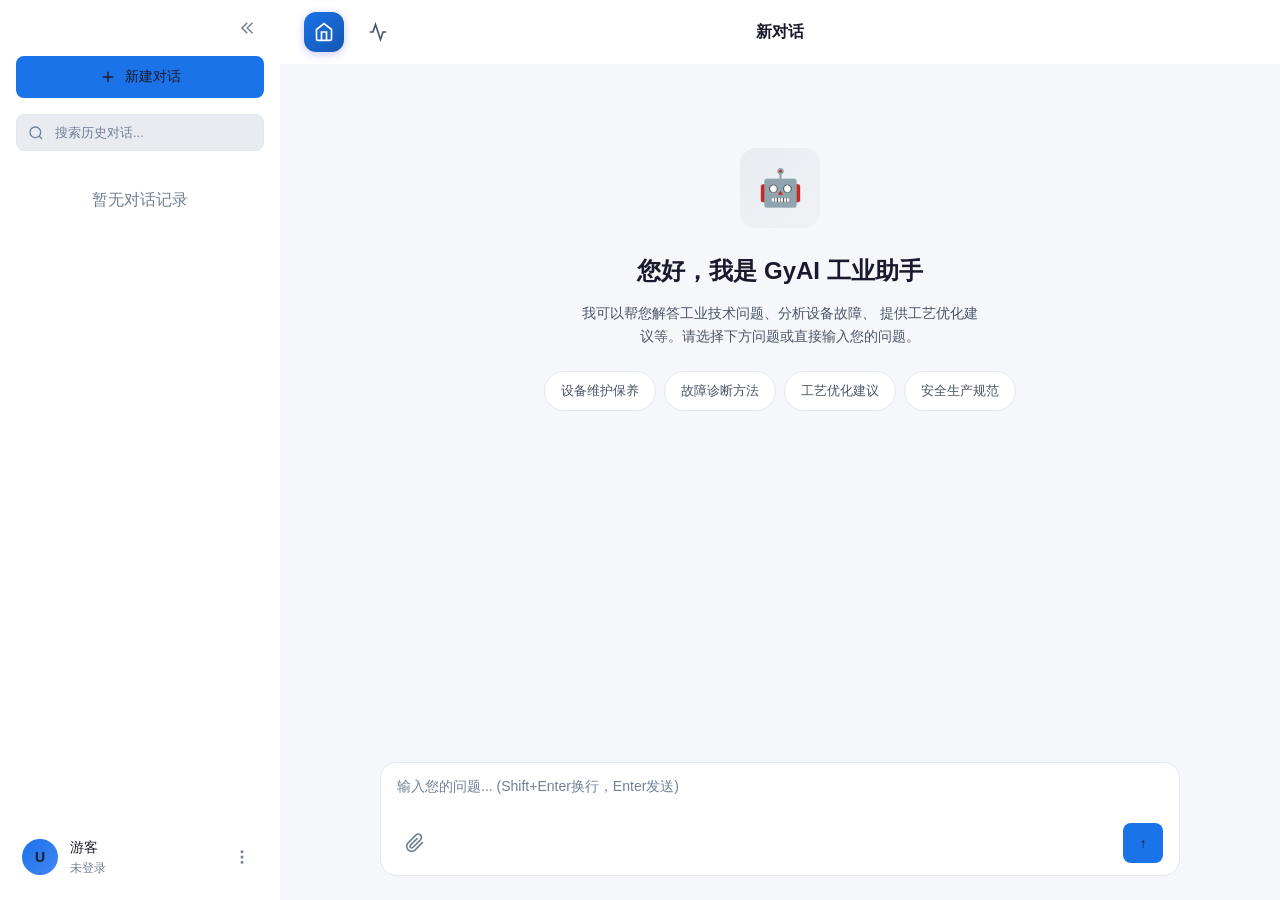
==== commit 9c6a6576: "GyAi项目" ====
--- a/FrontEnd/html/chat.html
+++ b/FrontEnd/html/chat.html
@@ -26,12 +26,13 @@
             
             <!-- 新建对话区域 -->
             <div class="sidebar-header">
-                <button class="new-chat-btn" id="newChatBtn">
+                <button class="new-chat-btn" id="newChatBtn" title="新建对话 (Ctrl+J)">
                     <svg width="18" height="18" viewBox="0 0 24 24" fill="none" stroke="currentColor" stroke-width="2">
                         <line x1="12" y1="5" x2="12" y2="19"/>
                         <line x1="5" y1="12" x2="19" y2="12"/>
                     </svg>
                     <span>新建对话</span>
+                    <span class="shortcut-hint">Ctrl+J</span>
                 </button>
             </div>
             
@@ -61,10 +62,11 @@
                         <div class="sidebar-user-plan" id="userPlan">未登录</div>
                     </div>
                     <div class="sidebar-footer-actions">
-                        <button class="sidebar-action-btn" id="settingsBtn" title="设置">
+                        <button class="sidebar-action-btn" id="userMenuBtn" title="更多">
                             <svg width="18" height="18" viewBox="0 0 24 24" fill="none" stroke="currentColor" stroke-width="2">
-                                <circle cx="12" cy="12" r="3"/>
-                                <path d="M19.4 15a1.65 1.65 0 0 0 .33 1.82l.06.06a2 2 0 0 1 0 2.83 2 2 0 0 1-2.83 0l-.06-.06a1.65 1.65 0 0 0-1.82-.33 1.65 1.65 0 0 0-1 1.51V21a2 2 0 0 1-2 2 2 2 0 0 1-2-2v-.09A1.65 1.65 0 0 0 9 19.4a1.65 1.65 0 0 0-1.82.33l-.06.06a2 2 0 0 1-2.83 0 2 2 0 0 1 0-2.83l.06-.06a1.65 1.65 0 0 0 .33-1.82 1.65 1.65 0 0 0-1.51-1H3a2 2 0 0 1-2-2 2 2 0 0 1 2-2h.09A1.65 1.65 0 0 0 4.6 9a1.65 1.65 0 0 0-.33-1.82l-.06-.06a2 2 0 0 1 0-2.83 2 2 0 0 1 2.83 0l.06.06a1.65 1.65 0 0 0 1.82.33H9a1.65 1.65 0 0 0 1-1.51V3a2 2 0 0 1 2-2 2 2 0 0 1 2 2v.09a1.65 1.65 0 0 0 1 1.51 1.65 1.65 0 0 0 1.82-.33l.06-.06a2 2 0 0 1 2.83 0 2 2 0 0 1 0 2.83l-.06.06a1.65 1.65 0 0 0-.33 1.82V9a1.65 1.65 0 0 0 1.51 1H21a2 2 0 0 1 2 2 2 2 0 0 1-2 2h-.09a1.65 1.65 0 0 0-1.51 1z"/>
+                                <circle cx="12" cy="12" r="1"/>
+                                <circle cx="12" cy="5" r="1"/>
+                                <circle cx="12" cy="19" r="1"/>
                             </svg>
                         </button>
                         <button class="sidebar-action-btn logout" id="logoutBtn" title="退出登录" style="display: none;">
@@ -74,6 +76,24 @@
                                 <line x1="21" y1="12" x2="9" y2="12"/>
                             </svg>
                         </button>
+                    </div>
+                    <!-- 用户菜单下拉选项 -->
+                    <div class="user-dropdown" id="userDropdown">
+                        <div class="user-dropdown-item" id="dropdownSettings">
+                            <svg width="18" height="18" viewBox="0 0 24 24" fill="none" stroke="currentColor" stroke-width="2">
+                                <circle cx="12" cy="12" r="3"/>
+                                <path d="M19.4 15a1.65 1.65 0 0 0 .33 1.82l.06.06a2 2 0 0 1 0 2.83 2 2 0 0 1-2.83 0l-.06-.06a1.65 1.65 0 0 0-1.82-.33 1.65 1.65 0 0 0-1 1.51V21a2 2 0 0 1-2 2 2 2 0 0 1-2-2v-.09A1.65 1.65 0 0 0 9 19.4a1.65 1.65 0 0 0-1.82.33l-.06.06a2 2 0 0 1-2.83 0 2 2 0 0 1 0-2.83l.06-.06a1.65 1.65 0 0 0 .33-1.82 1.65 1.65 0 0 0-1.51-1H3a2 2 0 0 1-2-2 2 2 0 0 1 2-2h.09A1.65 1.65 0 0 0 4.6 9a1.65 1.65 0 0 0-.33-1.82l-.06-.06a2 2 0 0 1 0-2.83 2 2 0 0 1 2.83 0l.06.06a1.65 1.65 0 0 0 1.82.33H9a1.65 1.65 0 0 0 1-1.51V3a2 2 0 0 1 2-2 2 2 0 0 1 2 2v.09a1.65 1.65 0 0 0 1 1.51 1.65 1.65 0 0 0 1.82-.33l.06-.06a2 2 0 0 1 2.83 0 2 2 0 0 1 0 2.83l-.06.06a1.65 1.65 0 0 0-.33 1.82V9a1.65 1.65 0 0 0 1.51 1H21a2 2 0 0 1 2 2 2 2 0 0 1-2 2h-.09a1.65 1.65 0 0 0-1.51 1z"/>
+                            </svg>
+                            <span>设置</span>
+                        </div>
+                        <div class="user-dropdown-item" id="dropdownLogin">
+                            <svg width="18" height="18" viewBox="0 0 24 24" fill="none" stroke="currentColor" stroke-width="2">
+                                <path d="M15 3h4a2 2 0 0 1 2 2v14a2 2 0 0 1-2 2h-4"/>
+                                <polyline points="10 17 15 12 10 7"/>
+                                <line x1="15" y1="12" x2="3" y2="12"/>
+                            </svg>
+                            <span>登录</span>
+                        </div>
                     </div>
                 </div>
             </div>
@@ -114,6 +134,17 @@
                 <!-- 头部 -->
                 <header class="chat-header">
                     <div class="chat-header-left">
+                        <button class="header-action back-home-btn" id="backHomeBtn" title="返回主界面">
+                            <svg width="20" height="20" viewBox="0 0 24 24" fill="none" stroke="currentColor" stroke-width="2">
+                                <path d="M3 9l9-7 9 7v11a2 2 0 0 1-2 2H5a2 2 0 0 1-2-2z"/>
+                                <polyline points="9 22 9 12 15 12 15 22"/>
+                            </svg>
+                        </button>
+                        <button class="header-action" id="monitorBtn" title="实时监控">
+                            <svg width="20" height="20" viewBox="0 0 24 24" fill="none" stroke="currentColor" stroke-width="2">
+                                <path d="M22 12h-4l-3 9L9 3l-3 9H2"/>
+                            </svg>
+                        </button>
                         <button class="header-action" id="mobileMenuBtn" style="display: none;">
                             <span>☰</span>
                         </button>
@@ -182,6 +213,13 @@
                             </div>
                         </div>
                     </div>
+                    
+                    <!-- 滚动到底部按钮 -->
+                    <button class="scroll-to-bottom-btn" id="scrollToBottomBtn" title="滚动到底部">
+                        <svg width="20" height="20" viewBox="0 0 24 24" fill="none" stroke="currentColor" stroke-width="2">
+                            <polyline points="6 9 12 15 18 9"/>
+                        </svg>
+                    </button>
                 </div>
 
                 <!-- 输入区域 -->
@@ -285,11 +323,11 @@
                         <h4 class="settings-section-title">显示设置</h4>
                         <div class="settings-item">
                             <div class="settings-item-info">
-                                <span class="settings-item-name">深色模式</span>
-                                <span class="settings-item-desc">使用深色主题</span>
+                                <span class="settings-item-name">主题模式</span>
+                                <span class="settings-item-desc" id="themeText">深色模式</span>
                             </div>
                             <label class="settings-toggle">
-                                <input type="checkbox" id="darkModeToggle">
+                                <input type="checkbox" id="darkModeToggle" checked>
                                 <span class="toggle-slider"></span>
                             </label>
                         </div>
@@ -299,10 +337,46 @@
                         <h4 class="settings-section-title">数据管理</h4>
                         <div class="settings-item">
                             <div class="settings-item-info">
-                                <span class="settings-item-name">清空本地对话</span>
+                                <span class="settings-item-name">保存历史消息</span>
+                                <span class="settings-item-desc">自动保存对话记录到本地</span>
+                            </div>
+                            <label class="settings-toggle">
+                                <input type="checkbox" id="saveHistoryToggle" checked>
+                                <span class="toggle-slider"></span>
+                            </label>
+                        </div>
+                        <div class="settings-item" id="storageDurationItem">
+                            <div class="settings-item-info">
+                                <span class="settings-item-name">存储时长</span>
+                                <span class="settings-item-desc">历史消息保留时间</span>
+                            </div>
+                            <select class="settings-select" id="storageDurationSelect">
+                                <option value="1">1天</option>
+                                <option value="7">7天</option>
+                                <option value="30" selected>30天</option>
+                                <option value="0">永久保存</option>
+                            </select>
+                        </div>
+                        <div class="settings-item">
+                            <div class="settings-item-info">
+                                <span class="settings-item-name">清理过期消息</span>
+                                <span class="settings-item-desc">删除超过存储时长的历史记录</span>
+                            </div>
+                            <button class="settings-btn" id="cleanExpiredBtn">清理</button>
+                        </div>
+                        <div class="settings-item">
+                            <div class="settings-item-info">
+                                <span class="settings-item-name">清空所有对话</span>
                                 <span class="settings-item-desc">删除所有本地存储的对话记录</span>
                             </div>
                             <button class="settings-btn danger" id="clearLocalDataBtn">清空</button>
+                        </div>
+                        <div class="settings-privacy-note">
+                            <svg width="14" height="14" viewBox="0 0 24 24" fill="none" stroke="currentColor" stroke-width="2">
+                                <rect x="3" y="11" width="18" height="11" rx="2" ry="2"></rect>
+                                <path d="M7 11V7a5 5 0 0 1 10 0v4"></path>
+                            </svg>
+                            <span>您的对话数据仅存储在本地浏览器中，不会上传到服务器。清除浏览器数据将永久删除所有历史记录。</span>
                         </div>
                     </div>
                     
@@ -364,6 +438,7 @@
     </div>
 
     <script src="../js/utils/time.js"></script>
+    <script src="../js/utils/theme.js"></script>
     <script src="../js/services/apiService.js"></script>
     <script src="../js/components/auth.js"></script>
     <script src="../js/components/chat.js"></script>
--- a/FrontEnd/css/global.css
+++ b/FrontEnd/css/global.css
@@ -43,6 +43,44 @@
     --header-height: 64px;
     --sidebar-width: 280px;
     --sidebar-collapsed: 60px;
+    
+    --code-bg: #1e2630;
+    --code-header-bg: #161c24;
+}
+
+[data-theme="light"] {
+    --primary-color: #1a73e8;
+    --primary-dark: #1557b0;
+    --primary-light: #4285f4;
+    --secondary-color: #34a853;
+    --accent-color: #ea4335;
+    --warning-color: #fbbc04;
+    
+    --bg-primary: #f5f7fa;
+    --bg-secondary: #ffffff;
+    --bg-tertiary: #e8ecf1;
+    --bg-card: #ffffff;
+    --bg-hover: #f0f2f5;
+    
+    --text-primary: #1a1a2e;
+    --text-secondary: #4a5568;
+    --text-muted: #718096;
+    --text-accent: #1a73e8;
+    
+    --border-color: #e2e8f0;
+    --border-light: #cbd5e0;
+    
+    --shadow-sm: 0 1px 2px rgba(0, 0, 0, 0.05);
+    --shadow-md: 0 4px 6px rgba(0, 0, 0, 0.07);
+    --shadow-lg: 0 10px 15px rgba(0, 0, 0, 0.1);
+    --shadow-xl: 0 20px 25px rgba(0, 0, 0, 0.15);
+    
+    --code-bg: #f8f9fa;
+    --code-header-bg: #e9ecef;
+}
+
+html {
+    transition: background-color 0.3s ease, color 0.3s ease;
 }
 
 * {
--- a/FrontEnd/css/components/ai-chat.css
+++ b/FrontEnd/css/components/ai-chat.css
@@ -75,12 +75,33 @@
     font-size: 14px;
     font-weight: 500;
     transition: all var(--transition-fast);
+    position: relative;
 }
 
 .new-chat-btn:hover {
     background: var(--primary-dark);
     transform: translateY(-1px);
     box-shadow: var(--shadow-md);
+}
+
+.new-chat-btn .shortcut-hint {
+    position: absolute;
+    right: 12px;
+    font-size: 11px;
+    font-weight: 500;
+    color: rgba(255, 255, 255, 0.7);
+    background: rgba(0, 0, 0, 0.2);
+    padding: 2px 6px;
+    border-radius: var(--radius-sm);
+    opacity: 0;
+    visibility: hidden;
+    transition: all var(--transition-fast);
+    pointer-events: none;
+}
+
+.new-chat-btn:hover .shortcut-hint {
+    opacity: 1;
+    visibility: visible;
 }
 
 /* 搜索框 */
@@ -217,6 +238,285 @@
     color: var(--text-primary);
 }
 
+.conversation-menu-wrapper {
+    position: relative;
+    display: none;
+}
+
+.conversation-item:hover .conversation-menu-wrapper {
+    display: flex;
+    align-items: center;
+}
+
+.conversation-menu-wrapper.active {
+    display: flex;
+    align-items: center;
+}
+
+.conversation-menu-btn {
+    width: 28px;
+    height: 28px;
+    display: flex;
+    align-items: center;
+    justify-content: center;
+    border-radius: var(--radius-sm);
+    color: var(--text-muted);
+    background: transparent;
+    border: none;
+    cursor: pointer;
+    transition: all var(--transition-fast);
+}
+
+.conversation-menu-btn:hover {
+    background: var(--bg-hover);
+    color: var(--text-primary);
+}
+
+.conversation-dropdown {
+    position: absolute;
+    right: 0;
+    top: 100%;
+    min-width: 140px;
+    background: var(--bg-secondary);
+    border: 1px solid var(--border-color);
+    border-radius: var(--radius-md);
+    box-shadow: 0 4px 12px rgba(0, 0, 0, 0.15);
+    opacity: 0;
+    visibility: hidden;
+    transform: translateY(-8px);
+    transition: all 0.2s ease;
+    z-index: 100;
+    overflow: hidden;
+}
+
+.conversation-dropdown.show {
+    opacity: 1;
+    visibility: visible;
+    transform: translateY(4px);
+}
+
+.dropdown-item {
+    display: flex;
+    align-items: center;
+    gap: 10px;
+    padding: 10px 14px;
+    font-size: 13px;
+    color: var(--text-primary);
+    cursor: pointer;
+    transition: all var(--transition-fast);
+}
+
+.dropdown-item:hover {
+    background: var(--bg-hover);
+}
+
+.dropdown-item.danger {
+    color: var(--accent-color);
+}
+
+.dropdown-item.danger:hover {
+    background: rgba(239, 68, 68, 0.1);
+}
+
+.dropdown-item svg {
+    flex-shrink: 0;
+}
+
+.rename-input {
+    width: 100%;
+    padding: 4px 8px;
+    border: 1px solid var(--accent-primary);
+    border-radius: var(--radius-sm);
+    background: var(--bg-primary);
+    color: var(--text-primary);
+    font-size: 13px;
+    outline: none;
+}
+
+.dropdown-divider {
+    height: 1px;
+    background: var(--border-color);
+    margin: 4px 0;
+}
+
+.confirm-dialog-overlay {
+    position: fixed;
+    top: 0;
+    left: 0;
+    right: 0;
+    bottom: 0;
+    background: rgba(0, 0, 0, 0.5);
+    display: flex;
+    align-items: center;
+    justify-content: center;
+    z-index: 1000;
+    opacity: 0;
+    transition: opacity 0.2s ease;
+}
+
+.confirm-dialog-overlay.active {
+    opacity: 1;
+}
+
+.confirm-dialog {
+    background: var(--bg-secondary);
+    border-radius: var(--radius-lg);
+    width: 90%;
+    max-width: 400px;
+    overflow: hidden;
+    box-shadow: 0 20px 40px rgba(0, 0, 0, 0.2);
+    transform: scale(0.95);
+    transition: transform 0.2s ease;
+}
+
+.confirm-dialog-overlay.active .confirm-dialog {
+    transform: scale(1);
+}
+
+.confirm-dialog-header {
+    padding: 20px;
+    text-align: center;
+    border-bottom: 1px solid var(--border-color);
+}
+
+.confirm-dialog-icon {
+    width: 48px;
+    height: 48px;
+    margin: 0 auto 12px;
+    border-radius: 50%;
+    display: flex;
+    align-items: center;
+    justify-content: center;
+    font-size: 24px;
+}
+
+.confirm-dialog-icon.danger {
+    background: rgba(239, 68, 68, 0.1);
+}
+
+.confirm-dialog-header h3 {
+    margin: 0;
+    font-size: 18px;
+    font-weight: 600;
+}
+
+.confirm-dialog-body {
+    padding: 20px;
+    text-align: center;
+}
+
+.confirm-dialog-body p {
+    margin: 0 0 8px;
+}
+
+.confirm-dialog-count {
+    font-size: 14px;
+    color: var(--text-primary);
+    margin: 12px 0;
+}
+
+.confirm-dialog-count strong {
+    color: var(--accent-color);
+    font-size: 18px;
+}
+
+.confirm-dialog-warning {
+    font-size: 13px;
+    color: var(--accent-color);
+    background: rgba(239, 68, 68, 0.08);
+    padding: 10px;
+    border-radius: var(--radius-sm);
+    margin-top: 12px;
+}
+
+.confirm-dialog-footer {
+    display: flex;
+    gap: 12px;
+    padding: 16px 20px 20px;
+}
+
+.confirm-btn {
+    flex: 1;
+    padding: 12px;
+    border: none;
+    border-radius: var(--radius-md);
+    font-size: 14px;
+    font-weight: 500;
+    cursor: pointer;
+    transition: all 0.2s ease;
+}
+
+.confirm-btn.cancel {
+    background: var(--bg-tertiary);
+    color: var(--text-primary);
+}
+
+.confirm-btn.cancel:hover {
+    background: var(--bg-hover);
+}
+
+.confirm-btn.danger {
+    background: var(--accent-color);
+    color: white;
+}
+
+.confirm-btn.danger:hover {
+    background: #dc2626;
+    transform: translateY(-1px);
+}
+
+.toast.undo-toast {
+    position: fixed;
+    bottom: 24px;
+    left: 50%;
+    transform: translateX(-50%) translateY(20px);
+    display: flex;
+    align-items: center;
+    gap: 12px;
+    padding: 12px 16px;
+    background: var(--bg-secondary);
+    border: 1px solid var(--border-color);
+    border-radius: var(--radius-md);
+    box-shadow: 0 4px 12px rgba(0, 0, 0, 0.15);
+    opacity: 0;
+    transition: all 0.3s ease;
+    z-index: 1001;
+}
+
+.toast.undo-toast.show {
+    opacity: 1;
+    transform: translateX(-50%) translateY(0);
+}
+
+.undo-btn {
+    padding: 6px 12px;
+    background: var(--accent-primary);
+    color: white;
+    border: none;
+    border-radius: var(--radius-sm);
+    font-size: 12px;
+    font-weight: 500;
+    cursor: pointer;
+    transition: all 0.2s ease;
+}
+
+.undo-btn:hover {
+    background: var(--accent-hover);
+}
+
+.conversation-item.pinned {
+    background: rgba(66, 133, 244, 0.15);
+    border-left: 3px solid var(--accent-primary);
+}
+
+.conversation-item.pinned:hover {
+    background: rgba(66, 133, 244, 0.2);
+}
+
+.conversation-item.pinned .conversation-title {
+    font-weight: 600;
+}
+
 /* 底部用户区域 */
 .sidebar-footer {
     padding: 12px;
@@ -234,10 +534,131 @@
     border-radius: var(--radius-md);
     cursor: pointer;
     transition: all var(--transition-fast);
+    position: relative;
 }
 
 .sidebar-user:hover {
     background: var(--bg-tertiary);
+}
+
+.sidebar-user.logged-in:hover {
+    background: var(--bg-hover);
+}
+
+.user-dropdown {
+    position: absolute;
+    bottom: 100%;
+    left: 0;
+    right: 0;
+    background: var(--bg-primary);
+    border-radius: var(--radius-md);
+    box-shadow: 0 -4px 12px rgba(0, 0, 0, 0.15);
+    padding: 8px;
+    margin-bottom: 8px;
+    display: none;
+    z-index: 1000;
+    animation: slideUp 0.2s ease;
+}
+
+.user-dropdown.show {
+    display: flex;
+    flex-direction: column;
+    gap: 4px;
+}
+
+.user-dropdown-item {
+    display: flex;
+    align-items: center;
+    gap: 10px;
+    padding: 10px 12px;
+    border-radius: var(--radius-sm);
+    cursor: pointer;
+    transition: all var(--transition-fast);
+    color: var(--text-primary);
+    font-size: 14px;
+    position: relative;
+    overflow: hidden;
+}
+
+.user-dropdown-item:hover {
+    background: var(--bg-hover);
+}
+
+.user-dropdown-item:active {
+    transform: scale(0.98);
+    background: var(--bg-tertiary);
+}
+
+.user-dropdown-item::after {
+    content: '';
+    position: absolute;
+    top: 50%;
+    left: 50%;
+    width: 0;
+    height: 0;
+    border-radius: 50%;
+    background: rgba(79, 70, 229, 0.1);
+    transform: translate(-50%, -50%);
+    transition: width 0.3s ease, height 0.3s ease;
+}
+
+.user-dropdown-item:active::after {
+    width: 200px;
+    height: 200px;
+}
+
+.user-dropdown-item svg {
+    flex-shrink: 0;
+    color: var(--text-secondary);
+    transition: all var(--transition-fast);
+}
+
+.user-dropdown-item:hover svg {
+    color: var(--text-primary);
+}
+
+.user-dropdown-item:last-child {
+    margin-top: 4px;
+    border-top: 1px solid var(--border-color);
+    padding-top: 10px;
+}
+
+.user-dropdown-item:last-child:hover svg {
+    color: var(--accent-color);
+}
+
+.user-dropdown-item.loading {
+    pointer-events: none;
+    opacity: 0.6;
+}
+
+.user-dropdown-item.loading::before {
+    content: '';
+    position: absolute;
+    right: 12px;
+    width: 14px;
+    height: 14px;
+    border: 2px solid var(--border-color);
+    border-top-color: var(--primary-color);
+    border-radius: 50%;
+    animation: spin 0.8s linear infinite;
+}
+
+@keyframes spin {
+    to {
+        transform: rotate(360deg);
+    }
+}
+
+@keyframes slideUp {
+    from {
+        opacity: 0;
+        transform: translateY(8px);
+    }
+    to {
+        opacity: 1;
+        transform: translateY(0);
+    }
 }
 
 .sidebar-avatar {
@@ -251,6 +672,39 @@
     font-size: 14px;
     font-weight: 600;
     flex-shrink: 0;
+    position: relative;
+    transition: all var(--transition-fast);
+    cursor: pointer;
+}
+
+.sidebar-user:hover .sidebar-avatar {
+    transform: scale(1.05);
+}
+
+.sidebar-avatar:active {
+    transform: scale(0.95);
+}
+
+.sidebar-user.logged-in .sidebar-avatar {
+    box-shadow: 0 2px 8px rgba(79, 70, 229, 0.3);
+}
+
+.sidebar-avatar::after {
+    content: '';
+    position: absolute;
+    top: 50%;
+    left: 50%;
+    width: 0;
+    height: 0;
+    border-radius: 50%;
+    background: rgba(255, 255, 255, 0.3);
+    transform: translate(-50%, -50%);
+    transition: width 0.3s ease, height 0.3s ease;
+}
+
+.sidebar-avatar:active::after {
+    width: 36px;
+    height: 36px;
 }
 
 .sidebar-user-info {
@@ -287,6 +741,8 @@
     border-radius: var(--radius-sm);
     color: var(--text-muted);
     transition: all var(--transition-fast);
+    position: relative;
+    overflow: hidden;
 }
 
 .sidebar-action-btn:hover {
@@ -294,8 +750,40 @@
     color: var(--text-primary);
 }
 
+.sidebar-action-btn:active {
+    transform: scale(0.9);
+    background: var(--bg-tertiary);
+}
+
+.sidebar-action-btn::after {
+    content: '';
+    position: absolute;
+    top: 50%;
+    left: 50%;
+    width: 0;
+    height: 0;
+    border-radius: 50%;
+    background: rgba(79, 70, 229, 0.1);
+    transform: translate(-50%, -50%);
+    transition: width 0.3s ease, height 0.3s ease;
+}
+
+.sidebar-action-btn:active::after {
+    width: 32px;
+    height: 32px;
+}
+
 .sidebar-action-btn.logout:hover {
     color: var(--accent-color);
+}
+
+.sidebar-action-btn.loading {
+    pointer-events: none;
+    opacity: 0.6;
+}
+
+.sidebar-action-btn.loading svg {
+    animation: spin 0.8s linear infinite;
 }
 
 .sidebar-logout-btn {
@@ -376,6 +864,9 @@
     transition: all 0.4s cubic-bezier(0.4, 0, 0.2, 1);
     transform: translateX(0);
     opacity: 1;
+    /* ========== 修复滚动问题的关键属性 ========== */
+    min-height: 0;
+    /* ======================================= */
 }
 
 .chat-view.hidden {
@@ -459,17 +950,26 @@
     align-items: center;
     justify-content: space-between;
     padding: 0 24px;
+    position: relative;
 }
 
 .chat-header-left {
     display: flex;
     align-items: center;
     gap: 16px;
+    flex: 1;
 }
 
 .chat-title {
     font-size: 16px;
     font-weight: 600;
+    position: absolute;
+    left: 50%;
+    transform: translateX(-50%);
+    white-space: nowrap;
+    max-width: 400px;
+    overflow: hidden;
+    text-overflow: ellipsis;
 }
 
 .chat-model-selector {
@@ -521,16 +1021,195 @@
     color: var(--text-primary);
 }
 
+#monitorBtn:hover {
+    color: var(--primary-color);
+    background: rgba(79, 70, 229, 0.1);
+}
+
+#monitorBtn.active {
+    color: var(--primary-color);
+    background: rgba(79, 70, 229, 0.15);
+}
+
+.back-home-btn {
+    width: 40px;
+    height: 40px;
+    border-radius: var(--radius-lg);
+    background: linear-gradient(135deg, var(--primary-color) 0%, var(--primary-dark) 100%);
+    color: white;
+    box-shadow: 0 2px 8px rgba(79, 70, 229, 0.3);
+    transition: all var(--transition-normal);
+    position: relative;
+    overflow: hidden;
+}
+
+.back-home-btn::before {
+    content: '';
+    position: absolute;
+    top: 0;
+    left: 0;
+    right: 0;
+    bottom: 0;
+    background: linear-gradient(135deg, rgba(255, 255, 255, 0.2) 0%, transparent 100%);
+    opacity: 0;
+    transition: opacity var(--transition-fast);
+}
+
+.back-home-btn:hover {
+    transform: translateY(-2px);
+    box-shadow: 0 4px 12px rgba(79, 70, 229, 0.4);
+    color: white;
+    background: linear-gradient(135deg, var(--primary-light) 0%, var(--primary-color) 100%);
+}
+
+.back-home-btn:hover::before {
+    opacity: 1;
+}
+
+.back-home-btn:active {
+    transform: translateY(0);
+    box-shadow: 0 2px 6px rgba(79, 70, 229, 0.3);
+}
+
+.back-home-btn.loading {
+    pointer-events: none;
+    opacity: 0.7;
+}
+
+.back-home-btn.loading svg {
+    animation: spin 1s linear infinite;
+}
+
+@keyframes spin {
+    from {
+        transform: rotate(0deg);
+    }
+    to {
+        transform: rotate(360deg);
+    }
+}
+
 /* 消息区域 */
 .chat-messages {
     flex: 1;
     overflow-y: auto;
+    overflow-x: hidden;
     padding: 24px;
+    position: relative;
+    -webkit-overflow-scrolling: touch;
+    scrollbar-width: thin;
+    scrollbar-color: var(--border-light) var(--bg-secondary);
+    will-change: scroll-position;
+    transform: translateZ(0);
+    backface-visibility: hidden;
+}
+
+.chat-messages::-webkit-scrollbar {
+    width: 10px;
+}
+
+.chat-messages::-webkit-scrollbar-track {
+    background: var(--bg-secondary);
+    border-radius: var(--radius-full);
+}
+
+.chat-messages::-webkit-scrollbar-thumb {
+    background: var(--border-light);
+    border-radius: var(--radius-full);
+    border: 2px solid var(--bg-secondary);
+}
+
+.chat-messages::-webkit-scrollbar-thumb:hover {
+    background: var(--text-muted);
 }
 
 .messages-container {
     max-width: 800px;
     margin: 0 auto;
+    min-height: 100%;
+}
+
+.scroll-to-bottom-btn {
+    position: fixed;
+    bottom: 120px;
+    right: 40px;
+    width: 48px;
+    height: 48px;
+    border-radius: 50%;
+    background: var(--bg-card);
+    border: 1px solid var(--border-color);
+    color: var(--text-primary);
+    display: flex;
+    align-items: center;
+    justify-content: center;
+    cursor: pointer;
+    opacity: 0;
+    visibility: hidden;
+    transform: translateY(20px);
+    transition: all var(--transition-normal);
+    box-shadow: var(--shadow-lg);
+    z-index: 50;
+}
+
+.scroll-to-bottom-btn.visible {
+    opacity: 1;
+    visibility: visible;
+    transform: translateY(0);
+}
+
+.scroll-to-bottom-btn:hover {
+    background: var(--primary-color);
+    border-color: var(--primary-color);
+    transform: translateY(-2px);
+    box-shadow: var(--shadow-xl);
+}
+
+.scroll-to-bottom-btn:active {
+    transform: translateY(0);
+}
+
+@media (max-width: 768px) {
+    .scroll-to-bottom-btn {
+        bottom: 100px;
+        right: 20px;
+        width: 44px;
+        height: 44px;
+    }
+    
+    .back-home-btn {
+        width: 36px;
+        height: 36px;
+    }
+    
+    .back-home-btn svg {
+        width: 18px;
+        height: 18px;
+    }
+    
+    .message-action {
+        width: 28px;
+        height: 28px;
+    }
+    
+    .message-action svg {
+        width: 14px;
+        height: 14px;
+    }
+    
+    .message-action.continue-btn {
+        height: 28px;
+        padding: 0 10px;
+        font-size: 12px;
+    }
+    
+    .message-action.continue-btn svg {
+        width: 12px;
+        height: 12px;
+    }
+    
+    .action-buttons-left {
+        gap: 6px;
+    }
 }
 
 .message {
@@ -538,6 +1217,14 @@
     gap: 16px;
     margin-bottom: 24px;
     animation: fadeInUp 0.3s ease forwards;
+    will-change: transform, opacity;
+    transform: translateZ(0);
+    backface-visibility: hidden;
+}
+
+.message.visible {
+    opacity: 1;
+    transform: translateY(0);
 }
 
 .message.user {
@@ -580,11 +1267,19 @@
     border-radius: var(--radius-lg);
     font-size: 14px;
     line-height: 1.8;
+    word-wrap: break-word;
+    overflow-wrap: break-word;
+    white-space: pre-wrap;
+    display: block;
+    visibility: visible;
+    opacity: 1;
+    min-height: 1em;
 }
 
 .message.assistant .message-bubble {
     background: var(--bg-card);
     border: 1px solid var(--border-color);
+    color: var(--text-primary);
 }
 
 .message.user .message-bubble {
@@ -649,6 +1344,18 @@
     padding: 16px;
     margin: 12px 0;
     overflow-x: auto;
+    position: relative;
+}
+
+.message-bubble .code-block .code-lang {
+    position: absolute;
+    top: 8px;
+    right: 12px;
+    font-size: 12px;
+    color: var(--text-muted);
+    font-family: var(--font-sans);
+    text-transform: uppercase;
+    letter-spacing: 0.5px;
 }
 
 .message-bubble .code-block code {
@@ -656,6 +1363,34 @@
     font-size: 13px;
     line-height: 1.6;
     white-space: pre;
+    display: block;
+}
+
+.message-bubble a {
+    color: var(--primary-light);
+    text-decoration: none;
+    border-bottom: 1px solid transparent;
+    transition: all var(--transition-fast);
+}
+
+.message-bubble a:hover {
+    color: var(--text-primary);
+    border-bottom-color: var(--primary-light);
+}
+
+.message-bubble strong {
+    font-weight: 600;
+    color: var(--text-primary);
+}
+
+.message-bubble em {
+    font-style: italic;
+    color: var(--text-secondary);
+}
+
+.message-bubble del {
+    text-decoration: line-through;
+    color: var(--text-muted);
 }
 
 .message-images {
@@ -670,7 +1405,15 @@
     max-height: 200px;
     border-radius: var(--radius-md);
     cursor: pointer;
-    transition: transform var(--transition-fast);
+    transition: transform var(--transition-fast), opacity var(--transition-fast);
+}
+
+.message-image.lazy-load {
+    opacity: 0;
+}
+
+.message-image.lazy-load.loaded {
+    opacity: 1;
 }
 
 .message-image:hover {
@@ -695,9 +1438,22 @@
     opacity: 1;
 }
 
+.message-actions.assistant-actions {
+    opacity: 1;
+    justify-content: space-between;
+    align-items: center;
+}
+
+.action-buttons-left {
+    display: flex;
+    gap: 8px;
+    align-items: center;
+}
+
 .message-action {
-    width: 28px;
-    height: 28px;
+    width: 32px;
+    height: 32px;
+    padding: 0;
     display: flex;
     align-items: center;
     justify-content: center;
@@ -705,11 +1461,117 @@
     color: var(--text-muted);
     font-size: 12px;
     transition: all var(--transition-fast);
+    cursor: pointer;
+    border: none;
+    background: transparent;
 }
 
 .message-action:hover {
     background: var(--bg-tertiary);
     color: var(--text-primary);
+}
+
+.message-action.edit-btn:hover {
+    background: rgba(79, 70, 229, 0.15);
+    color: var(--primary-color);
+}
+
+.message-action.regenerate-btn:hover {
+    background: rgba(79, 70, 229, 0.15);
+    color: var(--primary-color);
+}
+
+.message-action.copy-btn:hover {
+    background: rgba(34, 197, 94, 0.15);
+    color: #22c55e;
+}
+
+.message.editing {
+    animation: editPulse 0.5s ease;
+}
+
+@keyframes editPulse {
+    0%, 100% {
+        background: transparent;
+    }
+    50% {
+        background: rgba(79, 70, 229, 0.1);
+    }
+}
+
+.stopped-indicator {
+    display: inline-flex;
+    align-items: center;
+    gap: 4px;
+    padding: 4px 8px;
+    margin-top: 8px;
+    background: rgba(255, 152, 0, 0.15);
+    color: #ff9800;
+    border-radius: var(--radius-sm);
+    font-size: 12px;
+    animation: fadeIn 0.3s ease;
+}
+
+.stopped-message {
+    padding: 12px 16px;
+    background: rgba(255, 152, 0, 0.1);
+    border: 1px dashed rgba(255, 152, 0, 0.3);
+    border-radius: var(--radius-md);
+    color: var(--text-muted);
+    font-size: 14px;
+}
+
+@keyframes fadeIn {
+    from { opacity: 0; transform: translateY(-5px); }
+    to { opacity: 1; transform: translateY(0); }
+}
+
+.message-action.continue-btn {
+    width: auto;
+    height: 32px;
+    padding: 0 14px;
+    font-size: 13px;
+    gap: 6px;
+    background: linear-gradient(135deg, var(--primary-color), var(--primary-hover));
+    color: white;
+    border-radius: var(--radius-md);
+    font-weight: 500;
+    transition: all 0.3s ease;
+    box-shadow: 0 2px 8px rgba(79, 70, 229, 0.3);
+    margin-left: auto;
+}
+
+.message-action.continue-btn span {
+    display: inline;
+}
+
+.message-action.continue-btn:hover {
+    transform: translateY(-1px);
+    box-shadow: 0 4px 12px rgba(79, 70, 229, 0.4);
+}
+
+.message-action.continue-btn:active {
+    transform: translateY(0);
+}
+
+.message-action.continue-btn.loading {
+    pointer-events: none;
+    opacity: 0.7;
+}
+
+.message-action.continue-btn.loading::after {
+    content: '';
+    width: 14px;
+    height: 14px;
+    border: 2px solid white;
+    border-top-color: transparent;
+    border-radius: 50%;
+    animation: spin 0.8s linear infinite;
+    margin-left: 6px;
+}
+
+@keyframes spin {
+    to { transform: rotate(360deg); }
 }
 
 .typing-indicator {
@@ -746,6 +1608,31 @@
     30% {
         transform: translateY(-6px);
     }
+}
+
+.stopped-message {
+    display: flex;
+    align-items: center;
+    gap: 8px;
+    padding: 14px 18px;
+    background: linear-gradient(135deg, rgba(245, 158, 11, 0.1), rgba(245, 158, 11, 0.05));
+    border: 1px solid rgba(245, 158, 11, 0.3);
+    border-radius: var(--radius-lg);
+    color: var(--text-secondary);
+    font-size: 14px;
+}
+
+.stopped-indicator {
+    display: inline-flex;
+    align-items: center;
+    gap: 4px;
+    margin-left: 8px;
+    padding: 2px 8px;
+    background: rgba(245, 158, 11, 0.15);
+    border-radius: var(--radius-sm);
+    color: #f59e0b;
+    font-size: 12px;
+    font-weight: 500;
 }
 
 /* 输入区域 */
@@ -975,7 +1862,7 @@
 }
 
 .model-selector-wrapper {
-    position: relative;
+    display: none;
 }
 
 .model-selector-wrapper.active .model-dropdown {
@@ -1128,6 +2015,81 @@
     border: 1px solid rgba(239, 68, 68, 0.2);
 }
 
+.upload-status.undo-toast {
+    display: flex;
+    align-items: center;
+    gap: 12px;
+    padding: 12px 16px;
+    background: rgba(34, 197, 94, 0.15);
+    border: 1px solid rgba(34, 197, 94, 0.3);
+}
+
+.undo-message {
+    font-weight: 500;
+}
+
+.undo-countdown {
+    font-size: 12px;
+    color: var(--text-muted);
+    margin-left: auto;
+}
+
+.undo-btn {
+    padding: 6px 14px;
+    background: var(--accent-primary);
+    color: white;
+    border: none;
+    border-radius: var(--radius-sm);
+    font-size: 13px;
+    font-weight: 500;
+    cursor: pointer;
+    transition: all var(--transition-fast);
+}
+
+.undo-btn:hover {
+    background: var(--accent-hover);
+    transform: scale(1.02);
+}
+
+.empty-state {
+    display: flex;
+    flex-direction: column;
+    align-items: center;
+    justify-content: center;
+    padding: 60px 20px;
+    text-align: center;
+    animation: fadeIn 0.4s ease;
+}
+
+.empty-state-icon {
+    font-size: 48px;
+    margin-bottom: 16px;
+    opacity: 0.6;
+}
+
+.empty-state-title {
+    font-size: 18px;
+    font-weight: 600;
+    color: var(--text-primary);
+    margin-bottom: 8px;
+}
+
+.empty-state-desc {
+    font-size: 14px;
+    color: var(--text-muted);
+}
+
+@keyframes fadeIn {
+    from {
+        opacity: 0;
+        transform: translateY(20px);
+    }
+    to {
+        opacity: 1;
+        transform: translateY(0);
+    }
+}
+
 @keyframes slideIn {
     from {
         opacity: 0;
@@ -1379,6 +2341,52 @@
     background: rgba(239, 68, 68, 0.2);
 }
 
+.settings-select {
+    padding: 8px 12px;
+    border-radius: var(--radius-md);
+    font-size: 13px;
+    background: var(--bg-tertiary);
+    color: var(--text-primary);
+    border: 1px solid var(--border-color);
+    cursor: pointer;
+    transition: all var(--transition-fast);
+    min-width: 100px;
+}
+
+.settings-select:hover {
+    border-color: var(--accent-primary);
+}
+
+.settings-select:focus {
+    outline: none;
+    border-color: var(--accent-primary);
+    box-shadow: 0 0 0 2px rgba(66, 133, 244, 0.2);
+}
+
+.settings-privacy-note {
+    display: flex;
+    align-items: flex-start;
+    gap: 8px;
+    padding: 12px;
+    background: rgba(66, 133, 244, 0.08);
+    border-radius: var(--radius-md);
+    font-size: 12px;
+    color: var(--text-muted);
+    line-height: 1.5;
+    margin-top: 8px;
+}
+
+.settings-privacy-note svg {
+    flex-shrink: 0;
+    margin-top: 2px;
+    color: var(--accent-primary);
+}
+
+.settings-item.disabled {
+    opacity: 0.5;
+    pointer-events: none;
+}
+
 .settings-about {
     background: var(--bg-tertiary);
     border-radius: var(--radius-md);
@@ -1413,44 +2421,90 @@
         bottom: 0;
         z-index: 200;
     }
-    
+
     .chat-sidebar.collapsed {
         transform: translateX(-100%);
         width: var(--sidebar-width);
     }
-    
+
     .chat-sidebar.collapsed .sidebar-header,
     .chat-sidebar.collapsed .sidebar-search,
     .chat-sidebar.collapsed .sidebar-content,
     .chat-sidebar.collapsed .sidebar-footer {
         display: flex;
     }
-    
+
     .chat-sidebar.collapsed .new-chat-btn {
         display: flex;
     }
-    
+
     .chat-sidebar.collapsed .sidebar-user {
         display: flex;
     }
-    
+
     .chat-sidebar.collapsed .conversation-list {
         display: flex;
     }
-    
+
     .chat-header {
         padding: 0 16px;
     }
-    
+
+    .chat-header-right {
+        gap: 4px;
+    }
+
+    .header-action {
+        width: 32px;
+        height: 32px;
+    }
+
+    .header-action svg {
+        width: 18px;
+        height: 18px;
+    }
+
+    #monitorBtn {
+        display: flex;
+    }
+
+    .sidebar-user {
+        padding: 8px;
+        gap: 8px;
+    }
+
+    .sidebar-avatar {
+        width: 32px;
+        height: 32px;
+        font-size: 12px;
+    }
+
+    .sidebar-username {
+        font-size: 13px;
+    }
+
+    .sidebar-user-plan {
+        font-size: 11px;
+    }
+
+    .user-dropdown {
+        min-width: 160px;
+    }
+
+    .user-dropdown-item {
+        padding: 8px 10px;
+        font-size: 13px;
+    }
+
     .chat-messages {
         padding: 16px;
     }
-    
+
     .chat-input-area {
         padding: 12px 16px 16px;
     }
-    
+
     .message-bubble {
         max-width: 90%;
     }
-}
+}
